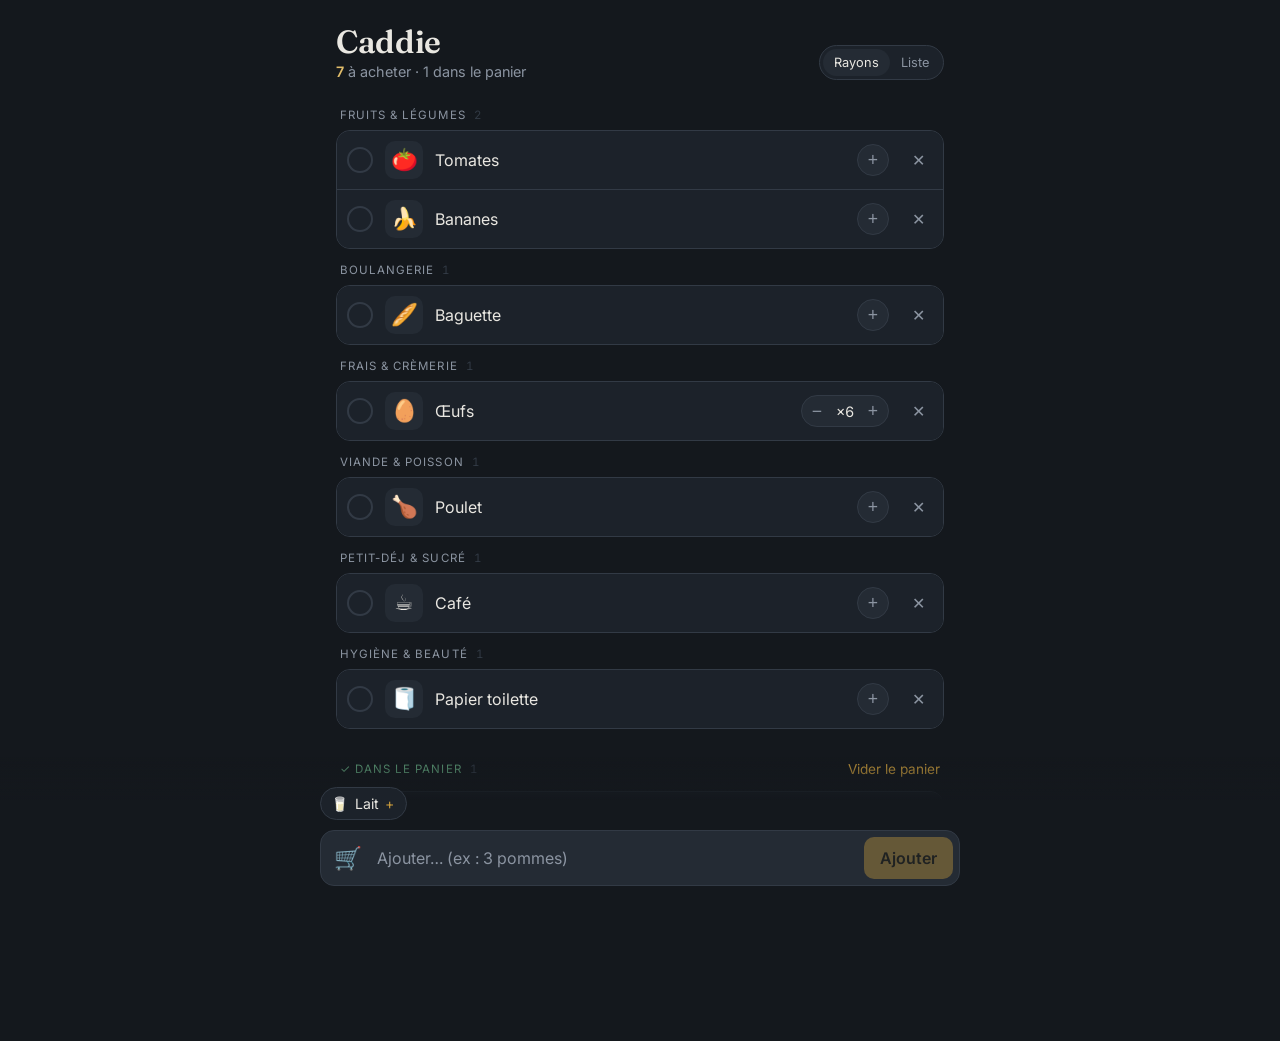
==== courses/index.html @ 71c5cd9b "Courses devient Caddie : nouveau nom et nouvelle icône Co-Authored-By: Claude Opus 5.5 <noreply@anth" ====
<!DOCTYPE html>
<html lang="fr">
<head>
<meta charset="UTF-8">
<meta name="viewport" content="width=device-width, initial-scale=1, viewport-fit=cover">
<title>Caddie</title>
<meta name="claude:viewport-fit-sides" content="cover">
<meta name="color-scheme" content="dark">
<meta name="theme-color" content="#14181d">
<meta name="mobile-web-app-capable" content="yes">
<meta name="apple-mobile-web-app-capable" content="yes">
<meta name="apple-mobile-web-app-status-bar-style" content="black-translucent">
<meta name="apple-mobile-web-app-title" content="Caddie">
<link rel="icon" href="icon-192.png">
<link rel="apple-touch-icon" href="icon-192.png">
<link rel="manifest" href="manifest.webmanifest">
<link rel="preconnect" href="https://fonts.googleapis.com">
<link rel="stylesheet" href="https://fonts.googleapis.com/css2?family=Fraunces:opsz,wght@9..144,600&family=Inter:wght@400;500;600&display=swap">
<style>
  /* Une colonne : liste groupée par rayon, barre d'ajout fixée en bas. Palette des applis Dépenses / Coffre. */
  :root{
    --bg:#14181d; --surface:#1c222a; --surface2:#242b34; --line:#323a45;
    --text:#e9e7e1; --dim:#8b94a1; --brass:#c89b3c; --brass2:#e2bd6a; --green:#5f9e79; --red:#c4635a;
    --sans:'Inter',system-ui,-apple-system,sans-serif; --serif:'Fraunces',Georgia,serif;
    color-scheme:dark;
  }
  *{box-sizing:border-box; -webkit-tap-highlight-color:transparent;}
  html,body{background:var(--bg);}
  body{margin:0; min-height:100vh; color:var(--text); font-family:var(--sans); font-size:16px; -webkit-font-smoothing:antialiased;
    padding-top:env(safe-area-inset-top,0px);}
  body::before{content:""; position:fixed; inset:0 0 auto; height:env(safe-area-inset-top,0px); z-index:10; background:var(--bg);}
  .wrap{max-width:640px; margin:0 auto; padding-left:max(16px,env(safe-area-inset-left,0px)); padding-right:max(16px,env(safe-area-inset-right,0px));
    padding-block:0 calc(190px + env(safe-area-inset-bottom,0px));}
  header{display:flex; align-items:flex-end; justify-content:space-between; gap:12px; padding:22px 0 14px;}
  h1{font-family:var(--serif); font-weight:600; font-size:2rem; margin:0; letter-spacing:-.01em;}
  .count{color:var(--dim); font-size:.9rem; margin-top:2px;}
  .count b{color:var(--brass2); font-weight:600;}
  .seg{display:flex; background:var(--surface); border:1px solid var(--line); border-radius:999px; padding:3px;}
  .seg button{border:0; background:none; color:var(--dim); font:inherit; font-size:.8rem; padding:6px 11px; border-radius:999px; cursor:pointer;}
  .seg button.on{background:var(--surface2); color:var(--text);}

  .group{margin-top:14px;}
  .ghead{display:flex; align-items:center; gap:8px; font-size:.72rem; letter-spacing:.09em; text-transform:uppercase; color:var(--dim); margin:0 0 8px 4px;}
  .ghead span.n{color:var(--line); font-variant-numeric:tabular-nums;}
  .list{background:var(--surface); border:1px solid var(--line); border-radius:14px; overflow:hidden;}
  .item{display:flex; align-items:center; gap:12px; padding:10px 8px 10px 10px; border-top:1px solid var(--line); min-height:58px; touch-action:pan-y; transition:transform .18s ease, opacity .18s ease; background:var(--surface);}
  .item:first-child{border-top:0;}
  .check{flex:none; width:26px; height:26px; border-radius:50%; border:2px solid var(--line); display:grid; place-items:center; background:none; padding:0; cursor:pointer;}
  .check svg{width:14px; height:14px; opacity:0;}
  .emo{flex:none; width:38px; height:38px; border-radius:10px; background:var(--surface2); display:grid; place-items:center; font-size:1.35rem; line-height:1;}
  .name{flex:1; min-width:0; font-size:1rem; overflow-wrap:anywhere; cursor:pointer; padding:6px 0;}
  .qty{flex:none; display:flex; align-items:center; background:var(--surface2); border:1px solid var(--line); border-radius:999px; height:32px;}
  .qty button{border:0; background:none; color:var(--dim); width:30px; height:30px; font-size:1.1rem; cursor:pointer; padding:0;}
  .qty .v{min-width:26px; text-align:center; font-variant-numeric:tabular-nums; font-size:.9rem; color:var(--text);}
  .qty.one .v{display:none;}
  .qty.one .minus{display:none;}
  .del{flex:none; border:0; background:none; color:var(--dim); width:34px; height:34px; border-radius:8px; cursor:pointer; font-size:1rem; padding:0;}
  .del:active{color:var(--red);}
  .item.done .check{border-color:var(--green); background:var(--green);}
  .item.done .check svg{opacity:1;}
  .item.done .name{color:var(--dim); text-decoration:line-through; text-decoration-color:var(--line);}
  .item.done .emo{opacity:.45; filter:grayscale(.6);}
  .item.done .qty{display:none;}
  .item.swiping{transition:none;}

  .basket-head{display:flex; align-items:center; justify-content:space-between; margin:26px 0 8px 4px;}
  .basket-head .ghead{margin:0; color:var(--green);}
  .linkbtn{border:0; background:none; color:var(--brass); font:inherit; font-size:.85rem; cursor:pointer; padding:6px 4px;}

  .empty{text-align:center; padding:56px 16px 24px; color:var(--dim);}
  .empty .big{font-size:3rem;}
  .empty h2{font-family:var(--serif); font-weight:600; color:var(--text); font-size:1.35rem; margin:10px 0 6px;}
  .empty p{margin:0 auto; max-width:30ch; line-height:1.5; font-size:.95rem;}

  .bar{position:fixed; left:0; right:0; bottom:0; z-index:5; background:linear-gradient(to top, var(--bg) 70%, transparent);
    padding:28px max(16px,env(safe-area-inset-right,0px)) calc(14px + env(safe-area-inset-bottom,0px)) max(16px,env(safe-area-inset-left,0px));}
  .bar-in{max-width:640px; margin:0 auto;}
  .chips{display:flex; gap:8px; overflow-x:auto; padding:2px 0 10px; scrollbar-width:none;}
  .chips::-webkit-scrollbar{display:none;}
  .chip{flex:none; display:flex; align-items:center; gap:6px; background:var(--surface); border:1px solid var(--line); color:var(--text); border-radius:999px; padding:7px 12px 7px 10px; font:inherit; font-size:.88rem; cursor:pointer; white-space:nowrap;}
  .chip:active{border-color:var(--brass);}
  .chip .plus{color:var(--brass);}
  form.add{display:flex; gap:8px; align-items:center; background:var(--surface2); border:1px solid var(--line); border-radius:14px; padding:6px 6px 6px 8px;}
  form.add:focus-within{border-color:var(--brass);}
  .preview{flex:none; width:38px; height:38px; display:grid; place-items:center; font-size:1.4rem; border-radius:10px; transition:transform .15s ease;}
  .preview.pop{transform:scale(1.18);}
  #newItem{flex:1; min-width:0; border:0; background:none; color:var(--text); font:inherit; font-size:1rem; padding:10px 2px; outline:none;}
  #newItem::placeholder{color:var(--dim);}
  .addbtn{flex:none; background:var(--brass); color:#1a1508; border:0; border-radius:10px; font:inherit; font-weight:600; padding:0 16px; height:42px; cursor:pointer;}
  .addbtn:disabled{opacity:.4;}

  .toast{position:fixed; left:50%; transform:translateX(-50%) translateY(20px); bottom:calc(150px + env(safe-area-inset-bottom,0px)); z-index:6;
    background:var(--surface2); border:1px solid var(--line); color:var(--text); border-radius:12px; padding:10px 10px 10px 14px; display:flex; gap:12px; align-items:center;
    font-size:.92rem; opacity:0; pointer-events:none; transition:opacity .2s, transform .2s; max-width:calc(100% - 32px); box-shadow:0 8px 24px rgba(0,0,0,.35);}
  .toast.show{opacity:1; transform:translateX(-50%) translateY(0); pointer-events:auto;}
  .toast button{border:0; background:none; color:var(--brass2); font:inherit; font-weight:600; cursor:pointer; padding:4px 6px;}

  .confirm{display:flex; gap:8px; align-items:center;}
  .confirm .yes{color:var(--red);}

  button:focus-visible,.name:focus-visible{outline:2px solid var(--brass); outline-offset:2px;}
  @media (prefers-reduced-motion:reduce){*{transition:none!important;}}
</style>
</head>
<body>
<div class="wrap">
  <header>
    <div>
      <h1>Caddie</h1>
      <div class="count" id="count"></div>
    </div>
    <div class="seg" role="group" aria-label="Affichage">
      <button type="button" id="vRayon" class="on">Rayons</button>
      <button type="button" id="vListe">Liste</button>
    </div>
  </header>
  <main id="main"></main>
</div>

<div class="bar">
  <div class="bar-in">
    <div class="chips" id="chips" aria-label="Souvent acheté"></div>
    <form class="add" id="addForm" autocomplete="off">
      <div class="preview" id="preview" aria-hidden="true">🛒</div>
      <input id="newItem" type="text" placeholder="Ajouter… (ex : 3 pommes)" enterkeyhint="done" aria-label="Produit à ajouter">
      <button class="addbtn" id="addBtn" type="submit" disabled>Ajouter</button>
    </form>
  </div>
</div>

<div class="toast" id="toast" role="status"><span id="toastMsg"></span><button type="button" id="toastBtn">Annuler</button></div>

<script>
(function(){
'use strict';

/* ---------- Rayons ---------- */
const CATS = {
  f:{label:'Fruits & légumes', emo:'🥕'},
  b:{label:'Boulangerie', emo:'🥖'},
  c:{label:'Frais & crèmerie', emo:'🧀'},
  v:{label:'Viande & poisson', emo:'🥩'},
  e:{label:'Épicerie', emo:'🥫'},
  s:{label:'Petit-déj & sucré', emo:'🍫'},
  g:{label:'Surgelés', emo:'🧊'},
  d:{label:'Boissons', emo:'🧃'},
  h:{label:'Hygiène & beauté', emo:'🧴'},
  m:{label:'Maison & entretien', emo:'🧽'},
  a:{label:'Bébé & animaux', emo:'🐾'},
  z:{label:'Autre', emo:'🛍️'}
};
const CAT_ORDER = ['f','b','c','v','e','s','g','d','h','m','a','z'];

/* ---------- Dictionnaire : mot-clé | emoji | rayon ---------- */
const DICT_SRC = `
pomme|🍎|f;pomme verte|🍏|f;pomme de terre|🥔|f;patate|🥔|f;patate douce|🍠|f;banane|🍌|f;poire|🍐|f;orange|🍊|f;mandarine|🍊|f;clementine|🍊|f;citron|🍋|f;citron vert|🍋|f;
raisin|🍇|f;fraise|🍓|f;framboise|🍓|f;myrtille|🫐|f;cerise|🍒|f;peche|🍑|f;nectarine|🍑|f;abricot|🍑|f;prune|🍑|f;ananas|🍍|f;mangue|🥭|f;kiwi|🥝|f;melon|🍈|f;pasteque|🍉|f;
noix de coco|🥥|f;coco|🥥|f;avocat|🥑|f;tomate|🍅|f;tomate cerise|🍅|f;carotte|🥕|f;salade|🥬|f;laitue|🥬|f;mache|🥬|f;roquette|🥬|f;epinard|🥬|f;chou|🥬|f;chou fleur|🥦|f;brocoli|🥦|f;
concombre|🥒|f;courgette|🥒|f;cornichon|🥒|e;aubergine|🍆|f;poivron|🫑|f;piment|🌶️|f;mais|🌽|f;oignon|🧅|f;echalote|🧅|f;ail|🧄|f;champignon|🍄|f;haricot vert|🫛|f;petit pois|🫛|f;
poireau|🥬|f;radis|🥕|f;navet|🥕|f;betterave|🍠|f;celeri|🥬|f;fenouil|🥬|f;asperge|🥬|f;artichaut|🥬|f;potiron|🎃|f;citrouille|🎃|f;courge|🎃|f;butternut|🎃|f;
persil|🌿|f;basilic|🌿|f;coriandre|🌿|f;menthe|🌿|f;ciboulette|🌿|f;thym|🌿|f;gingembre|🫚|f;fruit|🍎|f;legume|🥕|f;
pain|🍞|b;baguette|🥖|b;pain de mie|🍞|b;croissant|🥐|b;pain au chocolat|🥐|b;chocolatine|🥐|b;brioche|🍞|b;viennoiserie|🥐|b;bagel|🥯|b;tortilla|🫓|b;wrap|🫓|b;pita|🫓|b;
lait|🥛|c;lait d amande|🥛|d;fromage|🧀|c;emmental|🧀|c;gruyere|🧀|c;comte|🧀|c;camembert|🧀|c;brie|🧀|c;mozzarella|🧀|c;parmesan|🧀|c;chevre|🧀|c;feta|🧀|c;raclette|🧀|c;rape|🧀|c;
beurre|🧈|c;margarine|🧈|c;creme|🥛|c;creme fraiche|🥛|c;yaourt|🥛|c;yogourt|🥛|c;skyr|🥛|c;fromage blanc|🥛|c;petit suisse|🥛|c;oeuf|🥚|c;dessert|🍮|c;flan|🍮|c;creme dessert|🍮|c;
jambon|🍖|v;lardon|🥓|v;bacon|🥓|v;saucisson|🥓|v;chorizo|🥓|v;saucisse|🌭|v;knacki|🌭|v;merguez|🌭|v;poulet|🍗|v;dinde|🍗|v;cuisse|🍗|v;viande|🥩|v;boeuf|🥩|v;steak|🥩|v;
steak hache|🍔|v;hache|🍔|v;porc|🥩|v;cote|🥩|v;veau|🥩|v;agneau|🥩|v;roti|🥩|v;escalope|🥩|v;poisson|🐟|v;saumon|🍣|v;cabillaud|🐟|v;colin|🐟|v;thon|🐟|e;sardine|🐟|e;crevette|🦐|v;
moule|🦪|v;surimi|🦀|v;pate|🍝|e;pates|🍝|e;spaghetti|🍝|e;tagliatelle|🍝|e;penne|🍝|e;coquillette|🍝|e;lasagne|🍝|e;nouille|🍜|e;riz|🍚|e;semoule|🍚|e;quinoa|🍚|e;
farine|🌾|e;sucre|🧂|e;sel|🧂|e;poivre|🧂|e;epice|🧂|e;huile|🫒|e;huile d olive|🫒|e;olive|🫒|e;vinaigre|🍶|e;moutarde|🌭|e;ketchup|🍅|e;mayonnaise|🥚|e;mayo|🥚|e;sauce|🥫|e;
sauce tomate|🥫|e;concentre|🥫|e;conserve|🥫|e;boite|🥫|e;soupe|🥣|e;bouillon|🥣|e;lentille|🫘|e;pois chiche|🫘|e;haricot|🫘|e;flageolet|🫘|e;chips|🥔|e;cacahuete|🥜|e;
noix|🌰|e;amande|🌰|e;noisette|🌰|e;pistache|🥜|e;apero|🥨|e;cracker|🍘|e;biscuit apero|🥨|e;levure|🌾|e;pizza|🍕|e;
cafe|☕|s;the|🍵|s;tisane|🍵|s;cacao|🍫|s;chocolat|🍫|s;nutella|🍫|s;pate a tartiner|🍫|s;confiture|🍯|s;miel|🍯|s;cereale|🥣|s;muesli|🥣|s;flocon d avoine|🥣|s;biscuit|🍪|s;
gateau|🍰|s;cookie|🍪|s;madeleine|🧁|s;compote|🍎|s;bonbon|🍬|s;sucette|🍭|s;crepe|🥞|s;gaufre|🧇|s;
glace|🍨|g;surgele|🧊|g;frite|🍟|g;glacon|🧊|g;
eau|💧|d;eau gazeuse|💧|d;jus|🧃|d;jus d orange|🧃|d;soda|🥤|d;coca|🥤|d;limonade|🥤|d;sirop|🧃|d;biere|🍺|d;vin|🍷|d;vin rouge|🍷|d;vin blanc|🥂|d;rose|🍷|d;champagne|🍾|d;
cidre|🍺|d;whisky|🥃|d;rhum|🥃|d;pastis|🥃|d;
dentifrice|🪥|h;brosse a dent|🪥|h;shampoing|🧴|h;shampooing|🧴|h;apres shampoing|🧴|h;gel douche|🧴|h;savon|🧼|h;deodorant|🧴|h;deo|🧴|h;creme solaire|🧴|h;rasoir|🪒|h;
coton|☁️|h;mouchoir|🤧|h;papier toilette|🧻|h;pq|🧻|h;serviette hygienique|🩹|h;tampon|🩹|h;pansement|🩹|h;medicament|💊|h;doliprane|💊|h;parfum|🌸|h;maquillage|💄|h;
lessive|🧺|m;adoucissant|🧺|m;liquide vaisselle|🧽|m;pastille lave vaisselle|🧽|m;eponge|🧽|m;javel|🧴|m;nettoyant|🧴|m;sac poubelle|🗑️|m;poubelle|🗑️|m;essuie tout|🧻|m;sopalin|🧻|m;
papier alu|📜|m;aluminium|📜|m;film|📜|m;pile|🔋|m;ampoule|💡|m;bougie|🕯️|m;allumette|🔥|m;
couche|👶|a;lingette|👶|a;petit pot|🍼|a;lait bebe|🍼|a;croquette|🐾|a;patee|🐾|a;litiere|🐱|a;chat|🐱|a;chien|🐶|a;
fleur|💐|z;journal|📰|z;cadeau|🎁|z
`;
function norm(s){
  return s.toLowerCase().normalize('NFD').replace(/[̀-ͯ]/g,'').replace(/œ/g,'oe').replace(/æ/g,'ae')
    .replace(/['’\-_.,;:!?()]/g,' ').replace(/\s+/g,' ').trim();
}
function sing(w){ if(w.length>3 && /(s|x)$/.test(w)) return w.slice(0,-1); return w; }
function toks(s){ return norm(s).split(' ').filter(Boolean).map(sing); }
const DICT = DICT_SRC.split(';').map(x=>x.trim()).filter(Boolean).map(x=>{
  const [k,e,c] = x.split('|'); return {t:toks(k), e, c};
});
function guess(name){
  const t = toks(name); if(!t.length) return null;
  let best=null;
  for(const d of DICT){
    const L=d.t.length;
    for(let i=0;i+L<=t.length;i++){
      let ok=true; for(let j=0;j<L;j++){ if(t[i+j]!==d.t[j]){ok=false;break;} }
      if(ok){
        // le premier mot compte le plus (« yaourt à la fraise » = yaourt), puis le plus long
        const score = -i*10 + L;
        if(!best || score>best.s) best={e:d.e,c:d.c,s:score};
        break;
      }
    }
  }
  return best;
}

/* ---------- Saisie : « 3 pommes », « pommes x3 » ---------- */
function parse(raw){
  let s = raw.trim().replace(/\s+/g,' '); let q=1, m;
  if((m = s.match(/^(\d{1,2})\s+(?!(?:kg|g|gr|l|cl|ml)\b)(.+)$/i))){ q=+m[1]; s=m[2]; }
  else if((m = s.match(/^(.+?)\s*[x×*]\s*(\d{1,2})$/i))){ s=m[1]; q=+m[2]; }
  s = s.charAt(0).toUpperCase()+s.slice(1);
  return {name:s, qty:Math.max(1,Math.min(99,q||1))};
}

/* ---------- Stockage ---------- */
const KEY='courses-v1';
const store = {
  load(){ try{ const d=JSON.parse(localStorage.getItem(KEY)||'null'); if(d&&Array.isArray(d.items)) return d; }catch(e){} return null; },
  save(){ try{ localStorage.setItem(KEY, JSON.stringify(state)); }catch(e){} }
};
let state = store.load() || {
  view:'rayon', items:[], hist:{}
};
if(!state.hist) state.hist={};
const uid=()=>Date.now().toString(36)+Math.random().toString(36).slice(2,6);

/* ---------- Éléments ---------- */
const $=id=>document.getElementById(id);
const main=$('main'), input=$('newItem'), preview=$('preview'), addBtn=$('addBtn'), chips=$('chips');

/* ---------- Actions ---------- */
function addItem(raw){
  const p=parse(raw); if(!p.name) return;
  const key=norm(p.name);
  const ex=state.items.find(i=>norm(i.name)===key);
  if(ex){ ex.qty = ex.done ? p.qty : (ex.qty + p.qty); ex.done=false; }
  else {
    const g=guess(p.name), h=state.hist[key];
    state.items.unshift({id:uid(), name:p.name, qty:p.qty, done:false, emo:(g&&g.e)||(h&&h.emo)||'🛒', cat:(g&&g.c)||(h&&h.cat)||'z'});
  }
  const it=state.items.find(i=>norm(i.name)===key);
  const h=state.hist[key]||{name:p.name, n:0};
  h.n++; h.name=p.name; h.emo=it.emo; h.cat=it.cat; h.t=Date.now(); state.hist[key]=h;
  store.save(); render();
}
function toggle(id){ const it=state.items.find(i=>i.id===id); if(!it) return; it.done=!it.done; store.save(); render(); }
function setQty(id,d){ const it=state.items.find(i=>i.id===id); if(!it) return; it.qty=Math.max(1,Math.min(99,it.qty+d)); store.save(); render(); }
let undo=null, toastT=null;
function removeItem(id){
  const idx=state.items.findIndex(i=>i.id===id); if(idx<0) return;
  const [it]=state.items.splice(idx,1); store.save(); render();
  showToast(`${it.emo} ${it.name} supprimé`, ()=>{ state.items.splice(idx,0,it); });
}
function clearBasket(){
  const removed=state.items.map((it,idx)=>({it,idx})).filter(x=>x.it.done);
  if(!removed.length) return;
  state.items=state.items.filter(i=>!i.done); store.save(); render();
  showToast(`Panier vidé (${removed.length})`, ()=>{ removed.forEach(r=>state.items.splice(r.idx,0,r.it)); });
}
function showToast(msg, onUndo){
  $('toastMsg').textContent=msg; undo=onUndo; $('toast').classList.add('show');
  clearTimeout(toastT); toastT=setTimeout(()=>{ $('toast').classList.remove('show'); undo=null; }, 4500);
}
$('toastBtn').addEventListener('click',()=>{ if(undo){ undo(); undo=null; store.save(); render(); } $('toast').classList.remove('show'); });

/* ---------- Rendu ---------- */
const esc=s=>s.replace(/[&<>"']/g,c=>({'&':'&amp;','<':'&lt;','>':'&gt;','"':'&quot;',"'":'&#39;'}[c]));
const CHECK='<svg viewBox="0 0 16 16" fill="none" stroke="#14181d" stroke-width="2.6" stroke-linecap="round" stroke-linejoin="round"><path d="M3.5 8.5l3 3 6-7"/></svg>';
function row(it){
  return `<div class="item${it.done?' done':''}" data-id="${it.id}">
    <button class="check" data-act="toggle" aria-label="${it.done?'Remettre':'Cocher'} ${esc(it.name)}">${CHECK}</button>
    <div class="emo">${it.emo}</div>
    <div class="name" data-act="toggle" tabindex="-1">${esc(it.name)}</div>
    <div class="qty${it.qty<=1?' one':''}">
      <button class="minus" data-act="minus" aria-label="Moins">−</button><span class="v">×${it.qty}</span><button data-act="plus" aria-label="Plus">+</button>
    </div>
    <button class="del" data-act="del" aria-label="Supprimer ${esc(it.name)}">✕</button>
  </div>`;
}
function render(){
  const todo=state.items.filter(i=>!i.done), done=state.items.filter(i=>i.done);
  $('count').innerHTML = state.items.length
    ? (todo.length ? `<b>${todo.length}</b> à acheter${done.length?` · ${done.length} dans le panier`:''}` : `Tout est dans le panier 🎉`)
    : 'Liste vide';
  $('vRayon').classList.toggle('on', state.view==='rayon'); $('vListe').classList.toggle('on', state.view!=='rayon');
  let html='';
  if(!state.items.length){
    html=`<div class="empty"><div class="big">🧺</div><h2>Rien à acheter</h2><p>Tape un produit en bas, l’emoji et le rayon se mettent tout seuls.</p></div>`;
  } else {
    if(todo.length){
      if(state.view==='rayon'){
        for(const c of CAT_ORDER){
          const g=todo.filter(i=>i.cat===c); if(!g.length) continue;
          html+=`<section class="group"><div class="ghead">${CATS[c].label} <span class="n">${g.length}</span></div><div class="list">${g.map(row).join('')}</div></section>`;
        }
      } else {
        html+=`<section class="group"><div class="list">${todo.map(row).join('')}</div></section>`;
      }
    }
    if(done.length){
      html+=`<div class="basket-head"><div class="ghead">✓ Dans le panier <span class="n">${done.length}</span></div><button class="linkbtn" data-act="clear">Vider le panier</button></div>
        <div class="list">${done.map(row).join('')}</div>`;
    }
  }
  main.innerHTML=html;
  renderChips();
}
function renderChips(){
  const inList=new Set(state.items.filter(i=>!i.done).map(i=>norm(i.name)));
  const q=norm(input.value);
  let list=Object.entries(state.hist).filter(([k])=>!inList.has(k));
  if(q) list=list.filter(([k])=>k.includes(q) && k!==q);
  list.sort((a,b)=>(b[1].n-a[1].n)||(b[1].t-a[1].t));
  list=list.slice(0,10);
  chips.innerHTML=list.map(([k,h])=>`<button type="button" class="chip" data-key="${esc(k)}"><span>${h.emo}</span>${esc(h.name)}<span class="plus">+</span></button>`).join('');
  chips.hidden=!list.length;
}

/* ---------- Événements ---------- */
main.addEventListener('click',e=>{
  const b=e.target.closest('[data-act]'); if(!b) return;
  if(b.dataset.act==='clear'){ clearBasket(); return; }
  const row=b.closest('.item'); if(!row) return; const id=row.dataset.id;
  ({toggle:()=>toggle(id), plus:()=>setQty(id,1), minus:()=>setQty(id,-1), del:()=>removeItem(id)})[b.dataset.act]?.();
});
chips.addEventListener('click',e=>{
  const c=e.target.closest('.chip'); if(!c) return; const h=state.hist[c.dataset.key]; if(h){ addItem(h.name); input.value=''; updatePreview(); }
});
$('addForm').addEventListener('submit',e=>{ e.preventDefault(); if(!input.value.trim()) return; addItem(input.value); input.value=''; updatePreview(); input.focus(); });
let lastEmo='🛒';
function updatePreview(){
  const v=input.value.trim(); addBtn.disabled=!v;
  let emo='🛒';
  if(v){ const p=parse(v), g=guess(p.name), h=state.hist[norm(p.name)]; emo=(g&&g.e)||(h&&h.emo)||'🛒'; }
  if(emo!==lastEmo){ preview.textContent=emo; preview.classList.add('pop'); setTimeout(()=>preview.classList.remove('pop'),150); lastEmo=emo; }
  renderChips();
}
input.addEventListener('input',updatePreview);
$('vRayon').addEventListener('click',()=>{ state.view='rayon'; store.save(); render(); });
$('vListe').addEventListener('click',()=>{ state.view='liste'; store.save(); render(); });

/* Glisser vers la gauche pour supprimer */
let sw=null;
main.addEventListener('touchstart',e=>{ const r=e.target.closest('.item'); if(!r||e.target.closest('button')) return; sw={r,x:e.touches[0].clientX,y:e.touches[0].clientY,dx:0}; },{passive:true});
main.addEventListener('touchmove',e=>{ if(!sw) return; const dx=e.touches[0].clientX-sw.x, dy=e.touches[0].clientY-sw.y;
  if(Math.abs(dy)>Math.abs(dx)&&Math.abs(sw.dx)<8){ sw=null; return; }
  sw.dx=Math.min(0,dx); sw.r.classList.add('swiping'); sw.r.style.transform=`translateX(${sw.dx}px)`; sw.r.style.opacity=String(1+sw.dx/300); },{passive:true});
main.addEventListener('touchend',()=>{ if(!sw) return; const {r,dx}=sw; sw=null; r.classList.remove('swiping');
  if(dx<-110){ r.style.transform='translateX(-100%)'; r.style.opacity='0'; setTimeout(()=>removeItem(r.dataset.id),160); }
  else { r.style.transform=''; r.style.opacity=''; } });

/* Exemple au tout premier lancement, pour voir à quoi ça ressemble */
if(!store.load() && !state.items.length){
  ['Bananes','6 œufs','Lait','Baguette','Tomates','Poulet','Café','Papier toilette'].forEach(addItem);
  state.items.find(i=>i.name==='Lait').done=true; store.save();
}
render(); updatePreview();

/* Hors connexion (quand l'appli est installée) */
if('serviceWorker' in navigator && location.protocol==='https:'){
  try{ navigator.serviceWorker.register('sw.js').catch(()=>{}); }catch(e){}
}
})();
</script>
</body>
</html>
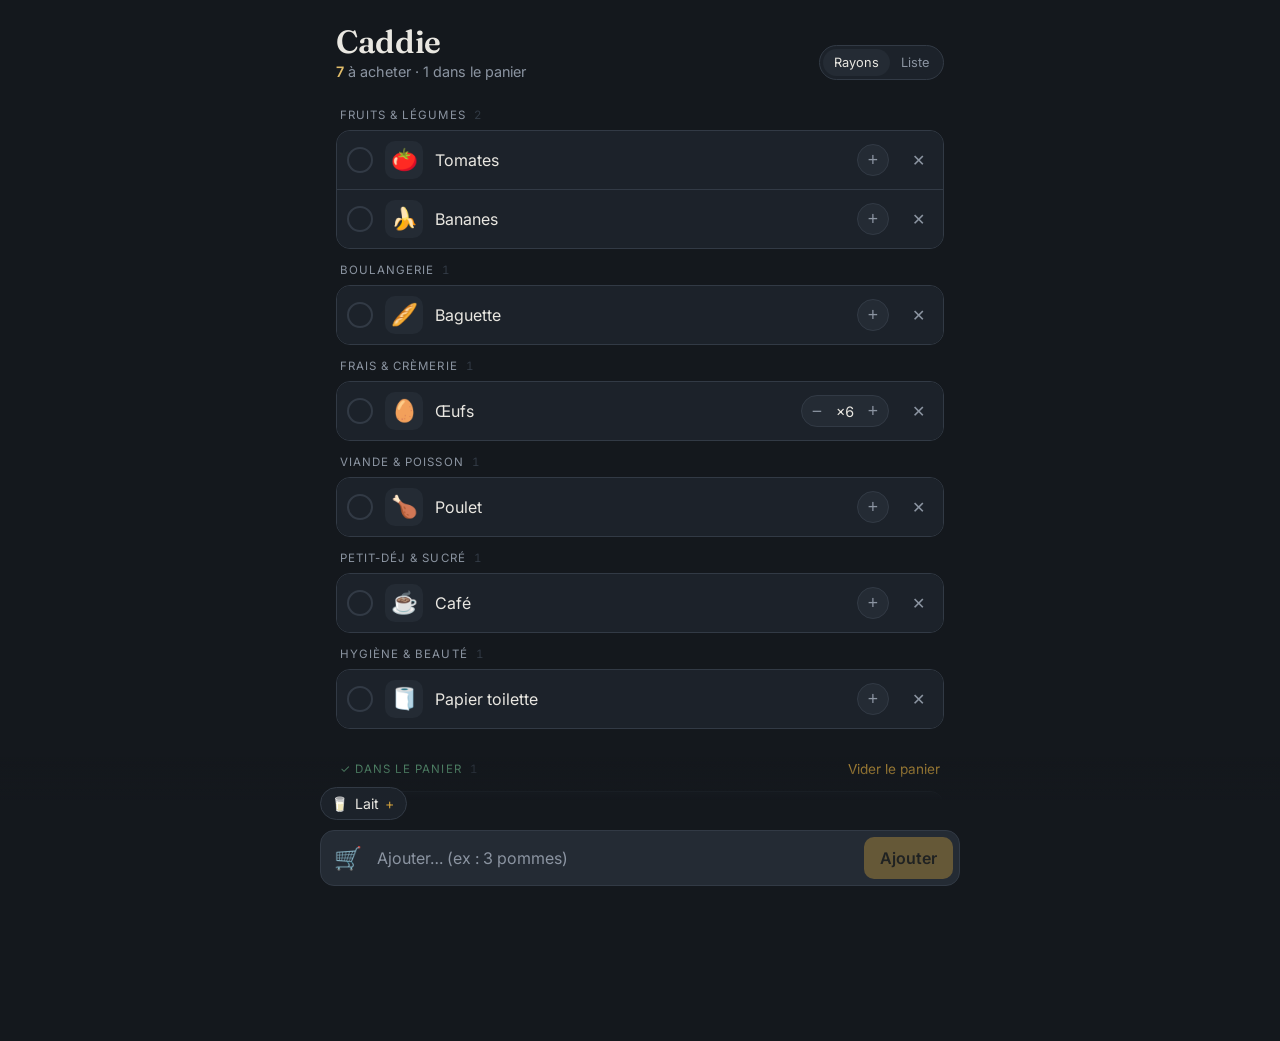
==== commit d4d76a6a: "Caddie : 780 produits reconnus, fautes de frappe tolérées, emoji modifiable Co-Authored-By: Claude O" ====
--- a/courses/index.html
+++ b/courses/index.html
@@ -98,6 +98,16 @@
   .confirm{display:flex; gap:8px; align-items:center;}
   .confirm .yes{color:var(--red);}
 
+  [hidden]{display:none!important;}
+  .emo{border:0; color:inherit; cursor:pointer; padding:0;}
+  .sheet-bg{position:fixed; inset:0; z-index:20; background:rgba(0,0,0,.55); display:flex; align-items:flex-end; justify-content:center;}
+  .sheet{width:100%; max-width:640px; max-height:70vh; display:flex; flex-direction:column; background:var(--surface); border:1px solid var(--line); border-bottom:0; border-radius:18px 18px 0 0;
+    padding:16px max(16px,env(safe-area-inset-right,0px)) calc(16px + env(safe-area-inset-bottom,0px)) max(16px,env(safe-area-inset-left,0px));}
+  .sheet h3{font-family:var(--serif); font-weight:600; margin:0 0 4px; font-size:1.2rem;}
+  .sheet p{margin:0 0 12px; color:var(--dim); font-size:.88rem;}
+  .grid{overflow-y:auto; display:grid; grid-template-columns:repeat(auto-fill,minmax(48px,1fr)); gap:6px;}
+  .grid button{border:1px solid transparent; background:var(--surface2); border-radius:10px; height:48px; font-size:1.5rem; cursor:pointer; padding:0;}
+  .grid button.on{border-color:var(--brass);}
   button:focus-visible,.name:focus-visible{outline:2px solid var(--brass); outline-offset:2px;}
   @media (prefers-reduced-motion:reduce){*{transition:none!important;}}
 </style>
@@ -125,6 +135,14 @@
       <input id="newItem" type="text" placeholder="Ajouter… (ex : 3 pommes)" enterkeyhint="done" aria-label="Produit à ajouter">
       <button class="addbtn" id="addBtn" type="submit" disabled>Ajouter</button>
     </form>
+  </div>
+</div>
+
+<div class="sheet-bg" id="sheet" hidden>
+  <div class="sheet" role="dialog" aria-labelledby="sheetTitle">
+    <h3 id="sheetTitle">Choisir l’emoji</h3>
+    <p id="sheetSub">Il sera gardé pour la prochaine fois.</p>
+    <div class="grid" id="emoGrid"></div>
   </div>
 </div>
 
@@ -178,7 +196,55 @@
 lessive|🧺|m;adoucissant|🧺|m;liquide vaisselle|🧽|m;pastille lave vaisselle|🧽|m;eponge|🧽|m;javel|🧴|m;nettoyant|🧴|m;sac poubelle|🗑️|m;poubelle|🗑️|m;essuie tout|🧻|m;sopalin|🧻|m;
 papier alu|📜|m;aluminium|📜|m;film|📜|m;pile|🔋|m;ampoule|💡|m;bougie|🕯️|m;allumette|🔥|m;
 couche|👶|a;lingette|👶|a;petit pot|🍼|a;lait bebe|🍼|a;croquette|🐾|a;patee|🐾|a;litiere|🐱|a;chat|🐱|a;chien|🐶|a;
-fleur|💐|z;journal|📰|z;cadeau|🎁|z
+fleur|💐|z;journal|📰|z;cadeau|🎁|z;
+yoghourt|🥛|c;yogurt|🥛|c;yaourt grec|🥛|c;danette|🍮|c;activia|🥛|c;actimel|🥛|c;kefir|🥛|c;lait de coco|🥥|e;lait d avoine|🥛|d;lait de soja|🥛|d;lait demi ecreme|🥛|c;lait entier|🥛|c;lait concentre|🥛|e;
+creme liquide|🥛|c;creme epaisse|🥛|c;chantilly|🍦|c;mascarpone|🧀|c;ricotta|🧀|c;burrata|🧀|c;cheddar|🧀|c;gouda|🧀|c;edam|🧀|c;roquefort|🧀|c;bleu|🧀|c;reblochon|🧀|c;tomme|🧀|c;cantal|🧀|c;
+munster|🧀|c;mimolette|🧀|c;saint nectaire|🧀|c;coulommiers|🧀|c;babybel|🧀|c;kiri|🧀|c;vache qui rit|🧀|c;boursin|🧀|c;st moret|🧀|c;fromage rape|🧀|c;halloumi|🧀|c;pecorino|🧀|c;gorgonzola|🧀|c;
+oeufs|🥚|c;oeuf frais|🥚|c;pate brisee|🥧|c;pate feuilletee|🥧|c;pate sablee|🥧|c;pate a pizza|🍕|c;quiche|🥧|c;tarte|🥧|s;
+abricot sec|🍑|e;figue|🍑|f;datte|🌴|e;grenade|🍎|f;litchi|🍒|f;fruit de la passion|🥭|f;papaye|🥭|f;goyave|🥭|f;kaki|🍅|f;pamplemousse|🍊|f;coing|🍐|f;mure|🫐|f;groseille|🍒|f;cassis|🫐|f;
+rhubarbe|🥬|f;canneberge|🍒|f;cranberry|🍒|f;raisin sec|🍇|e;pruneau|🍑|e;fruit sec|🥜|e;fruits rouges|🍓|f;clementines|🍊|f;citron jaune|🍋|f;lime|🍋|f;plantain|🍌|f;
+potimarron|🎃|f;panais|🥕|f;topinambour|🥔|f;endive|🥬|f;chicoree|🥬|f;cresson|🥬|f;blette|🥬|f;chou rouge|🥬|f;chou de bruxelles|🥬|f;chou kale|🥬|f;kale|🥬|f;pak choi|🥬|f;
+salade verte|🥬|f;batavia|🥬|f;iceberg|🥬|f;feve|🫛|f;edamame|🫛|f;pousse de soja|🌱|f;germe|🌱|f;gousse d ail|🧄|f;oignon rouge|🧅|f;oignon nouveau|🧅|f;cebette|🧅|f;
+pomme de terre nouvelle|🥔|f;grenaille|🥔|f;cerfeuil|🌿|f;estragon|🌿|f;aneth|🌿|f;romarin|🌿|f;laurier|🌿|f;sauge|🌿|f;origan|🌿|e;herbes de provence|🌿|e;curcuma|🧂|e;
+cumin|🧂|e;paprika|🧂|e;curry|🍛|e;cannelle|🧂|e;muscade|🧂|e;vanille|🌼|e;safran|🧂|e;piment d espelette|🌶️|e;gros sel|🧂|e;fleur de sel|🧂|e;bicarbonate|🧂|m;
+pain complet|🍞|b;pain aux cereales|🍞|b;pain de campagne|🍞|b;pain burger|🍔|b;pain hamburger|🍔|b;pain hot dog|🌭|b;pain pita|🫓|b;naan|🫓|b;biscotte|🍞|s;pain grille|🍞|s;
+pain d epice|🍞|s;cracotte|🍞|s;galette|🫓|b;galette de riz|🍘|e;blinis|🥞|c;pancake|🥞|s;muffin|🧁|s;donut|🍩|s;beignet|🍩|s;macaron|🍪|s;eclair|🍰|b;tarte au citron|🥧|b;
+mille feuille|🍰|b;flan patissier|🍮|b;chouquette|🥐|b;pain aux raisins|🥐|b;croissants|🥐|b;baguettes|🥖|b;ficelle|🥖|b;tradition|🥖|b;fougasse|🫓|b;
+filet de poulet|🍗|v;blanc de poulet|🍗|v;aiguillette|🍗|v;nugget|🍗|g;cordon bleu|🍗|v;pilon|🍗|v;aile de poulet|🍗|v;canard|🦆|v;magret|🦆|v;lapin|🐇|v;pintade|🍗|v;caille|🍗|v;
+entrecote|🥩|v;bavette|🥩|v;faux filet|🥩|v;rumsteck|🥩|v;filet mignon|🥩|v;cote de porc|🥩|v;cote de boeuf|🥩|v;echine|🥩|v;travers|🍖|v;ribs|🍖|v;gigot|🍖|v;souris d agneau|🍖|v;
+boeuf bourguignon|🥩|v;pot au feu|🥩|v;blanquette|🥩|v;osso bucco|🥩|v;viande hachee|🍔|v;boulette|🧆|v;burger|🍔|v;hamburger|🍔|v;kebab|🥙|v;gyros|🥙|v;cuisse de poulet|🍗|v;
+jambon blanc|🍖|v;jambon cru|🍖|v;jambon de parme|🍖|v;serrano|🍖|v;prosciutto|🍖|v;coppa|🥓|v;pancetta|🥓|v;salami|🥓|v;rosette|🥓|v;pate de campagne|🍖|v;rillette|🍖|v;
+foie gras|🍖|v;boudin|🌭|v;andouillette|🌭|v;chipolata|🌭|v;saucisse de strasbourg|🌭|v;saucisse de toulouse|🌭|v;hot dog|🌭|v;
+filet de saumon|🍣|v;saumon fume|🍣|v;truite|🐟|v;dorade|🐟|v;bar|🐟|v;loup|🐟|v;merlu|🐟|v;lieu|🐟|v;sole|🐟|v;maquereau|🐟|e;hareng|🐟|e;anchois|🐟|e;morue|🐟|v;
+lotte|🐟|v;espadon|🐟|v;tilapia|🐟|v;poisson pane|🐟|g;fish stick|🐟|g;calamar|🦑|v;encornet|🦑|v;seiche|🦑|v;poulpe|🐙|v;huitre|🦪|v;saint jacques|🐚|v;coquille|🐚|v;
+homard|🦞|v;langouste|🦞|v;langoustine|🦐|v;crabe|🦀|v;bulot|🐚|v;bigorneau|🐚|v;oursin|🐚|v;fruits de mer|🦐|v;tarama|🐟|c;sushi|🍣|v;maki|🍣|v;sashimi|🍣|v;
+tofu|🧈|c;tempeh|🧈|c;seitan|🧈|c;steak vegetal|🍔|c;falafel|🧆|c;houmous|🫘|c;guacamole|🥑|c;tzatziki|🥒|c;taboule|🥗|c;salade composee|🥗|c;carottes rapees|🥕|c;
+macaroni|🍝|e;fusilli|🍝|e;farfalle|🍝|e;linguine|🍝|e;ravioli|🥟|c;tortellini|🥟|c;gnocchi|🥔|c;raviole|🥟|c;spatzle|🍝|e;nouilles chinoises|🍜|e;ramen|🍜|e;udon|🍜|e;soba|🍜|e;vermicelle|🍜|e;
+riz basmati|🍚|e;riz thai|🍚|e;riz complet|🍚|e;risotto|🍚|e;riz rond|🍚|e;boulgour|🍚|e;couscous|🍚|e;polenta|🌽|e;sarrasin|🌾|e;avoine|🌾|e;flocon|🥣|s;maizena|🌾|e;fecule|🌾|e;
+chapelure|🍞|e;levure chimique|🌾|e;sucre glace|🧂|e;sucre roux|🧂|e;cassonade|🧂|e;sucre vanille|🧂|e;edulcorant|🧂|e;sirop d erable|🍁|s;caramel|🍮|s;
+huile de tournesol|🌻|e;huile de colza|🫒|e;huile de sesame|🫒|e;vinaigre balsamique|🍶|e;sauce soja|🥢|e;sauce pesto|🌿|e;pesto|🌿|e;sauce bolognaise|🥫|e;sauce barbecue|🥫|e;
+sauce piquante|🌶️|e;tabasco|🌶️|e;harissa|🌶️|e;sriracha|🌶️|e;sauce samourai|🥫|e;sauce blanche|🥫|e;vinaigrette|🥗|e;cornichons|🥒|e;capre|🫒|e;tapenade|🫒|e;
+coulis de tomate|🥫|e;tomate pelee|🥫|e;double concentre|🥫|e;mais en boite|🌽|e;haricot rouge|🫘|e;haricot blanc|🫘|e;petits pois carottes|🫛|e;ratatouille|🥫|e;cassoulet|🥫|e;
+raviolis en boite|🥫|e;choucroute|🥬|v;paella|🥘|v;lasagnes|🍝|g;hachis parmentier|🥔|g;gratin|🥔|c;puree|🥔|e;
+pop corn|🍿|e;popcorn|🍿|e;cacahuetes|🥜|e;noix de cajou|🥜|e;cajou|🥜|e;noix de pecan|🌰|e;noix du bresil|🌰|e;graine|🌱|e;graines de chia|🌱|e;sesame|🌱|e;olives|🫒|e;
+tortilla chips|🌮|e;nachos|🌮|e;bretzel|🥨|e;crackers|🍘|e;tuc|🍘|e;curly|🥨|e;taco|🌮|e;burrito|🌯|e;fajita|🌯|e;kit fajitas|🌯|e;
+pate a tartiner|🍫|s;beurre de cacahuete|🥜|s;speculoos|🍪|s;petit beurre|🍪|s;prince|🍪|s;oreo|🍪|s;granola|🥣|s;barre de cereales|🍫|s;barre chocolatee|🍫|s;
+chocolat noir|🍫|s;chocolat au lait|🍫|s;chocolat blanc|🍫|s;tablette|🍫|s;kinder|🍫|s;bonbons|🍬|s;chewing gum|🍬|s;guimauve|🍡|s;marshmallow|🍡|s;reglisse|🍬|s;
+cafe moulu|☕|s;cafe en grain|☕|s;capsule|☕|s;dosette|☕|s;nespresso|☕|s;cafe soluble|☕|s;the vert|🍵|s;the noir|🍵|s;infusion|🍵|s;chocolat en poudre|🍫|s;
+glace vanille|🍨|g;sorbet|🍧|g;esquimau|🍦|g;cone|🍦|g;magnum|🍦|g;buche glacee|🍨|g;legumes surgeles|🧊|g;epinards surgeles|🥬|g;pizza surgelee|🍕|g;poelee|🍳|g;
+eau minerale|💧|d;eau petillante|💧|d;perrier|💧|d;badoit|💧|d;evian|💧|d;cristaline|💧|d;jus de pomme|🧃|d;jus de raisin|🧃|d;jus multifruit|🧃|d;smoothie|🥤|d;
+coca cola|🥤|d;pepsi|🥤|d;fanta|🥤|d;sprite|🥤|d;orangina|🥤|d;ice tea|🥤|d;the glace|🥤|d;oasis|🧃|d;boisson energisante|🥤|d;red bull|🥤|d;
+biere blonde|🍺|d;biere brune|🍺|d;pack de biere|🍻|d;vin rose|🍷|d;prosecco|🥂|d;cremant|🍾|d;mousseux|🍾|d;vodka|🍸|d;gin|🍸|d;tequila|🥃|d;porto|🍷|d;martini|🍸|d;
+liqueur|🥃|d;cognac|🥃|d;armagnac|🥃|d;calvados|🥃|d;sake|🍶|d;sangria|🍷|d;
+brosse a dents|🪥|h;fil dentaire|🪥|h;bain de bouche|🪥|h;gel|🧴|h;mousse a raser|🪒|h;lame de rasoir|🪒|h;coton tige|☁️|h;demaquillant|🧴|h;creme hydratante|🧴|h;
+lait corporel|🧴|h;vernis|💅|h;protege slip|🩹|h;mouchoirs|🤧|h;paracetamol|💊|h;ibuprofene|💊|h;vitamine|💊|h;
+liquide vaisselle|🧽|m;tablette lave vaisselle|🧽|m;sel lave vaisselle|🧂|m;produit vaisselle|🧽|m;spray|🧴|m;desinfectant|🧴|m;vinaigre blanc|🍶|m;
+serpillere|🧹|m;balai|🧹|m;gant|🧤|m;sac congelation|🛍️|m;papier cuisson|📜|m;film alimentaire|📜|m;sac|🛍️|m;assiette|🍽️|m;gobelet|🥤|m;
+serviette|🧻|m;serviette en papier|🧻|m;essuie mains|🧻|m;desodorisant|🌸|m;insecticide|🦟|m;anti moustique|🦟|m;charbon|🔥|m;
+couches|👶|a;lait infantile|🍼|a;biberon|🍼|a;tetine|🍼|a;nourriture chat|🐱|a;nourriture chien|🐶|a;friandise|🦴|a;os|🦴|a;
+pizza|🍕|e;quiche lorraine|🥧|c;sandwich|🥪|c;croque monsieur|🥪|c;salade toute prete|🥗|c;plat prepare|🍱|c;soupe miso|🍲|e;gaspacho|🥣|d;veloute|🥣|e;nem|🥟|g;samoussa|🥟|g;
+dim sum|🥟|g;gyoza|🥟|g;raviolis chinois|🥟|g;riz cantonais|🍚|g;onigiri|🍙|c;bento|🍱|c;curry vert|🍛|e;lait de coco|🥥|e;wasabi|🌶️|e;gingembre marine|🫚|e;
+dattes|🌴|e;miel|🍯|s;yaourt nature|🥛|c;yaourt aux fruits|🥛|c;fromage frais|🧀|c;faisselle|🥛|c;compote a boire|🍎|s;gourde|🍎|s
 `;
 function norm(s){
   return s.toLowerCase().normalize('NFD').replace(/[̀-ͯ]/g,'').replace(/œ/g,'oe').replace(/æ/g,'ae')
@@ -189,16 +255,41 @@
 const DICT = DICT_SRC.split(';').map(x=>x.trim()).filter(Boolean).map(x=>{
   const [k,e,c] = x.split('|'); return {t:toks(k), e, c};
 });
+function lev(a,b,max){
+  if(Math.abs(a.length-b.length)>max) return max+1;
+  let prev=Array.from({length:b.length+1},(_,j)=>j);
+  for(let i=1;i<=a.length;i++){
+    const cur=[i]; let rowMin=i;
+    for(let j=1;j<=b.length;j++){
+      cur[j]=Math.min(prev[j]+1,cur[j-1]+1,prev[j-1]+(a[i-1]===b[j-1]?0:1));
+      if(i>1&&j>1&&a[i-1]===b[j-2]&&a[i-2]===b[j-1]) cur[j]=Math.min(cur[j],prev[j-2]+1);
+      rowMin=Math.min(rowMin,cur[j]);
+    }
+    if(rowMin>max) return max+1; prev=cur;
+  }
+  return prev[b.length];
+}
+// 0 = identique, 1 = faute de frappe, 2 = début du mot (en train d'écrire), -1 = différent
+function close(w,k,last){
+  if(w===k) return 0;
+  if(k.length>=4 && w.length>=3){
+    const tol = k.length>=7 ? 2 : 1;
+    if(lev(w,k,tol)<=tol) return 1;
+  }
+  if(last && w.length>=3 && k.startsWith(w)) return 2;
+  return -1;
+}
 function guess(name){
   const t = toks(name); if(!t.length) return null;
   let best=null;
   for(const d of DICT){
     const L=d.t.length;
     for(let i=0;i+L<=t.length;i++){
-      let ok=true; for(let j=0;j<L;j++){ if(t[i+j]!==d.t[j]){ok=false;break;} }
+      let ok=true, pen=0;
+      for(let j=0;j<L;j++){ const r=close(t[i+j],d.t[j], i+j===t.length-1); if(r<0){ok=false;break;} pen+=r; }
       if(ok){
-        // le premier mot compte le plus (« yaourt à la fraise » = yaourt), puis le plus long
-        const score = -i*10 + L;
+        // le premier mot compte le plus (« yaourt à la fraise » = yaourt), puis le plus long, puis le plus exact
+        const score = -i*10 + L*2 - pen;
         if(!best || score>best.s) best={e:d.e,c:d.c,s:score};
         break;
       }
@@ -240,11 +331,11 @@
   if(ex){ ex.qty = ex.done ? p.qty : (ex.qty + p.qty); ex.done=false; }
   else {
     const g=guess(p.name), h=state.hist[key];
-    state.items.unshift({id:uid(), name:p.name, qty:p.qty, done:false, emo:(g&&g.e)||(h&&h.emo)||'🛒', cat:(g&&g.c)||(h&&h.cat)||'z'});
+    state.items.unshift({id:uid(), name:p.name, qty:p.qty, done:false, emo:(h&&h.custom&&h.emo)||(g&&g.e)||(h&&h.emo)||'🛒', cat:(g&&g.c)||(h&&h.cat)||'z'});
   }
   const it=state.items.find(i=>norm(i.name)===key);
   const h=state.hist[key]||{name:p.name, n:0};
-  h.n++; h.name=p.name; h.emo=it.emo; h.cat=it.cat; h.t=Date.now(); state.hist[key]=h;
+  h.n++; h.name=p.name; if(!h.custom) h.emo=it.emo; h.cat=it.cat; h.t=Date.now(); state.hist[key]=h;
   store.save(); render();
 }
 function toggle(id){ const it=state.items.find(i=>i.id===id); if(!it) return; it.done=!it.done; store.save(); render(); }
@@ -273,7 +364,7 @@
 function row(it){
   return `<div class="item${it.done?' done':''}" data-id="${it.id}">
     <button class="check" data-act="toggle" aria-label="${it.done?'Remettre':'Cocher'} ${esc(it.name)}">${CHECK}</button>
-    <div class="emo">${it.emo}</div>
+    <button class="emo" data-act="emo" aria-label="Changer l’emoji">${it.emo}</button>
     <div class="name" data-act="toggle" tabindex="-1">${esc(it.name)}</div>
     <div class="qty${it.qty<=1?' one':''}">
       <button class="minus" data-act="minus" aria-label="Moins">−</button><span class="v">×${it.qty}</span><button data-act="plus" aria-label="Plus">+</button>
@@ -325,7 +416,7 @@
   const b=e.target.closest('[data-act]'); if(!b) return;
   if(b.dataset.act==='clear'){ clearBasket(); return; }
   const row=b.closest('.item'); if(!row) return; const id=row.dataset.id;
-  ({toggle:()=>toggle(id), plus:()=>setQty(id,1), minus:()=>setQty(id,-1), del:()=>removeItem(id)})[b.dataset.act]?.();
+  ({emo:()=>openPicker(id), toggle:()=>toggle(id), plus:()=>setQty(id,1), minus:()=>setQty(id,-1), del:()=>removeItem(id)})[b.dataset.act]?.();
 });
 chips.addEventListener('click',e=>{
   const c=e.target.closest('.chip'); if(!c) return; const h=state.hist[c.dataset.key]; if(h){ addItem(h.name); input.value=''; updatePreview(); }
@@ -335,13 +426,32 @@
 function updatePreview(){
   const v=input.value.trim(); addBtn.disabled=!v;
   let emo='🛒';
-  if(v){ const p=parse(v), g=guess(p.name), h=state.hist[norm(p.name)]; emo=(g&&g.e)||(h&&h.emo)||'🛒'; }
+  if(v){ const p=parse(v), g=guess(p.name), h=state.hist[norm(p.name)]; emo=(h&&h.custom&&h.emo)||(g&&g.e)||(h&&h.emo)||'🛒'; }
   if(emo!==lastEmo){ preview.textContent=emo; preview.classList.add('pop'); setTimeout(()=>preview.classList.remove('pop'),150); lastEmo=emo; }
   renderChips();
 }
 input.addEventListener('input',updatePreview);
 $('vRayon').addEventListener('click',()=>{ state.view='rayon'; store.save(); render(); });
 $('vListe').addEventListener('click',()=>{ state.view='liste'; store.save(); render(); });
+
+/* Choisir l'emoji soi-même */
+const EXTRA_EMO='🍎🍏🍐🍊🍋🍌🍉🍇🍓🫐🍈🍒🍑🥭🍍🥥🥝🍅🍆🥑🫒🥦🥬🥒🌶️🫑🌽🥕🧄🧅🥔🍠🫚🫛🫘🥜🌰🍄🌿🌱🍞🥐🥖🫓🥨🥯🥞🧇🧀🍖🍗🥩🥓🍔🍟🍕🌭🥪🌮🌯🥙🧆🥚🍳🥘🍲🥣🥗🍿🧈🧂🥫🍱🍘🍙🍚🍛🍜🍝🍣🍤🍥🥟🦪🦀🦞🦐🦑🐟🍦🍧🍨🍩🍪🎂🍰🧁🥧🍫🍬🍭🍮🍯🍼🥛☕🫖🍵🧃🥤🧋🍶🍺🍻🥂🍷🥃🍸🍹🍾🧊💧🧴🧼🪥🧻🧽🧹🧺🗑️💊🩹💄🪒🔋💡🕯️🐾🐱🐶👶🛒🛍️🎁💐';
+let pickId=null;
+function openPicker(id){
+  const it=state.items.find(i=>i.id===id); if(!it) return; pickId=id;
+  const set=[]; for(const ch of Array.from(new Intl.Segmenter('fr',{granularity:'grapheme'}).segment(EXTRA_EMO),x=>x.segment)) if(!set.includes(ch)) set.push(ch);
+  for(const d of DICT) if(!set.includes(d.e)) set.push(d.e);
+  $('sheetTitle').textContent='Emoji pour « '+it.name+' »';
+  $('emoGrid').innerHTML=set.map(e=>`<button type="button" class="${e===it.emo?'on':''}">${e}</button>`).join('');
+  $('sheet').hidden=false;
+}
+$('emoGrid').addEventListener('click',e=>{
+  const b=e.target.closest('button'); if(!b) return;
+  const it=state.items.find(i=>i.id===pickId);
+  if(it){ it.emo=b.textContent; const k=norm(it.name); const h=state.hist[k]||{name:it.name,n:0,cat:it.cat,t:Date.now()}; h.emo=it.emo; h.custom=true; state.hist[k]=h; store.save(); render(); }
+  $('sheet').hidden=true;
+});
+$('sheet').addEventListener('click',e=>{ if(e.target.id==='sheet') $('sheet').hidden=true; });
 
 /* Glisser vers la gauche pour supprimer */
 let sw=null;
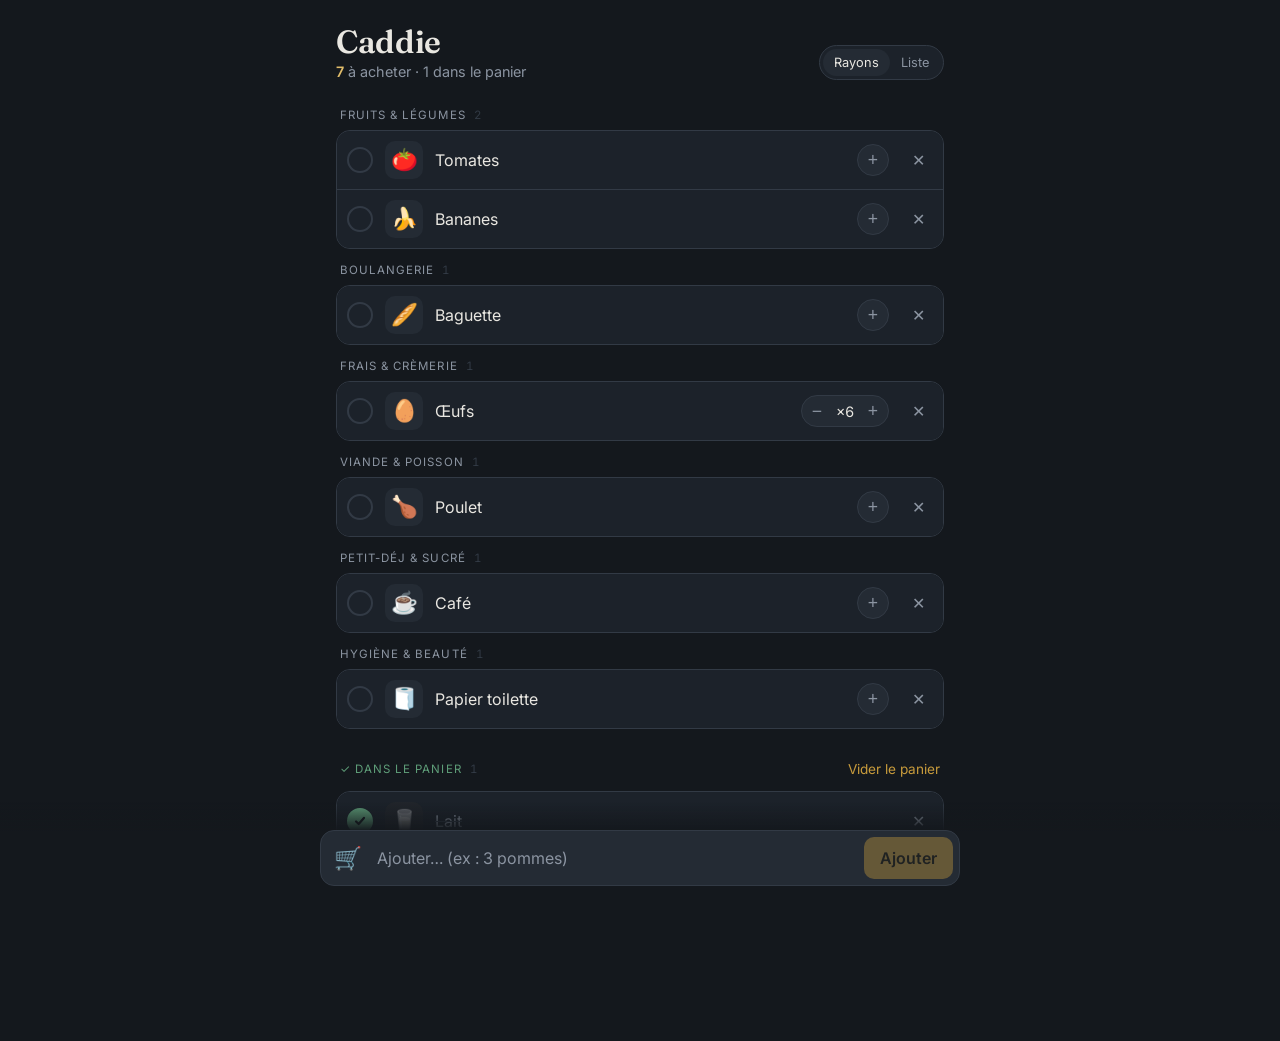
==== commit b9d3c9bf: "Caddie : confirmation avant de mettre au panier, suggestions seulement pendant la saisie Co-Authored" ====
--- a/courses/index.html
+++ b/courses/index.html
@@ -95,8 +95,13 @@
   .toast.show{opacity:1; transform:translateX(-50%) translateY(0); pointer-events:auto;}
   .toast button{border:0; background:none; color:var(--brass2); font:inherit; font-weight:600; cursor:pointer; padding:4px 6px;}
 
-  .confirm{display:flex; gap:8px; align-items:center;}
-  .confirm .yes{color:var(--red);}
+  .ask{flex:none; display:flex; gap:6px; align-items:center;}
+  .ask button{font:inherit; font-size:.88rem; border-radius:10px; height:38px; padding:0 12px; cursor:pointer; border:1px solid var(--line); background:var(--surface2); color:var(--dim);}
+  .ask .yes{background:var(--brass); border-color:var(--brass); color:#1a1508; font-weight:600;}
+  .ask .yes.back{background:var(--surface2); border-color:var(--brass); color:var(--brass2);}
+  .item.asking{background:var(--surface2); box-shadow:inset 3px 0 0 var(--brass);}
+  .item.asking .emo{background:var(--surface);}
+  @media (max-width:380px){ .ask button{padding:0 9px; font-size:.82rem;} }
 
   [hidden]{display:none!important;}
   .emo{border:0; color:inherit; cursor:pointer; padding:0;}
@@ -338,7 +343,10 @@
   h.n++; h.name=p.name; if(!h.custom) h.emo=it.emo; h.cat=it.cat; h.t=Date.now(); state.hist[key]=h;
   store.save(); render();
 }
-function toggle(id){ const it=state.items.find(i=>i.id===id); if(!it) return; it.done=!it.done; store.save(); render(); }
+/* Toucher un produit demande d'abord confirmation */
+let askId=null, askT=null;
+function ask(id){ askId = askId===id ? null : id; clearTimeout(askT); if(askId) askT=setTimeout(()=>{ askId=null; render(); },6000); render(); }
+function toggle(id){ askId=null; clearTimeout(askT); const it=state.items.find(i=>i.id===id); if(!it) return; it.done=!it.done; store.save(); render(); }
 function setQty(id,d){ const it=state.items.find(i=>i.id===id); if(!it) return; it.qty=Math.max(1,Math.min(99,it.qty+d)); store.save(); render(); }
 let undo=null, toastT=null;
 function removeItem(id){
@@ -362,14 +370,18 @@
 const esc=s=>s.replace(/[&<>"']/g,c=>({'&':'&amp;','<':'&lt;','>':'&gt;','"':'&quot;',"'":'&#39;'}[c]));
 const CHECK='<svg viewBox="0 0 16 16" fill="none" stroke="#14181d" stroke-width="2.6" stroke-linecap="round" stroke-linejoin="round"><path d="M3.5 8.5l3 3 6-7"/></svg>';
 function row(it){
-  return `<div class="item${it.done?' done':''}" data-id="${it.id}">
+  const asking = askId===it.id;
+  return `<div class="item${it.done?' done':''}${asking?' asking':''}" data-id="${it.id}">
     <button class="check" data-act="toggle" aria-label="${it.done?'Remettre':'Cocher'} ${esc(it.name)}">${CHECK}</button>
     <button class="emo" data-act="emo" aria-label="Changer l’emoji">${it.emo}</button>
     <div class="name" data-act="toggle" tabindex="-1">${esc(it.name)}</div>
-    <div class="qty${it.qty<=1?' one':''}">
+    ${asking ? `<div class="ask">
+      <button type="button" data-act="no">Non</button>
+      <button type="button" class="yes${it.done?' back':''}" data-act="yes">${it.done?'Remettre':'Au panier'}</button>
+    </div>` : `<div class="qty${it.qty<=1?' one':''}">
       <button class="minus" data-act="minus" aria-label="Moins">−</button><span class="v">×${it.qty}</span><button data-act="plus" aria-label="Plus">+</button>
     </div>
-    <button class="del" data-act="del" aria-label="Supprimer ${esc(it.name)}">✕</button>
+    <button class="del" data-act="del" aria-label="Supprimer ${esc(it.name)}">✕</button>`}
   </div>`;
 }
 function render(){
@@ -403,6 +415,7 @@
 function renderChips(){
   const inList=new Set(state.items.filter(i=>!i.done).map(i=>norm(i.name)));
   const q=norm(input.value);
+  if(!q){ chips.innerHTML=''; chips.hidden=true; return; }
   let list=Object.entries(state.hist).filter(([k])=>!inList.has(k));
   if(q) list=list.filter(([k])=>k.includes(q) && k!==q);
   list.sort((a,b)=>(b[1].n-a[1].n)||(b[1].t-a[1].t));
@@ -413,10 +426,12 @@
 
 /* ---------- Événements ---------- */
 main.addEventListener('click',e=>{
-  const b=e.target.closest('[data-act]'); if(!b) return;
+  const b=e.target.closest('[data-act]');
+  if(askId && (!b || !b.closest('.item') || b.closest('.item').dataset.id!==askId) && !(b && b.dataset.act==='toggle')){ askId=null; render(); if(!b) return; }
+  if(!b) return;
   if(b.dataset.act==='clear'){ clearBasket(); return; }
   const row=b.closest('.item'); if(!row) return; const id=row.dataset.id;
-  ({emo:()=>openPicker(id), toggle:()=>toggle(id), plus:()=>setQty(id,1), minus:()=>setQty(id,-1), del:()=>removeItem(id)})[b.dataset.act]?.();
+  ({emo:()=>openPicker(id), toggle:()=>ask(id), yes:()=>toggle(id), no:()=>{askId=null; render();}, plus:()=>setQty(id,1), minus:()=>setQty(id,-1), del:()=>removeItem(id)})[b.dataset.act]?.();
 });
 chips.addEventListener('click',e=>{
   const c=e.target.closest('.chip'); if(!c) return; const h=state.hist[c.dataset.key]; if(h){ addItem(h.name); input.value=''; updatePreview(); }
@@ -434,6 +449,8 @@
 $('vRayon').addEventListener('click',()=>{ state.view='rayon'; store.save(); render(); });
 $('vListe').addEventListener('click',()=>{ state.view='liste'; store.save(); render(); });
 
+document.addEventListener('click',e=>{ if(askId && !e.target.closest('#main')){ askId=null; render(); } }, true);
+
 /* Choisir l'emoji soi-même */
 const EXTRA_EMO='🍎🍏🍐🍊🍋🍌🍉🍇🍓🫐🍈🍒🍑🥭🍍🥥🥝🍅🍆🥑🫒🥦🥬🥒🌶️🫑🌽🥕🧄🧅🥔🍠🫚🫛🫘🥜🌰🍄🌿🌱🍞🥐🥖🫓🥨🥯🥞🧇🧀🍖🍗🥩🥓🍔🍟🍕🌭🥪🌮🌯🥙🧆🥚🍳🥘🍲🥣🥗🍿🧈🧂🥫🍱🍘🍙🍚🍛🍜🍝🍣🍤🍥🥟🦪🦀🦞🦐🦑🐟🍦🍧🍨🍩🍪🎂🍰🧁🥧🍫🍬🍭🍮🍯🍼🥛☕🫖🍵🧃🥤🧋🍶🍺🍻🥂🍷🥃🍸🍹🍾🧊💧🧴🧼🪥🧻🧽🧹🧺🗑️💊🩹💄🪒🔋💡🕯️🐾🐱🐶👶🛒🛍️🎁💐';
 let pickId=null;
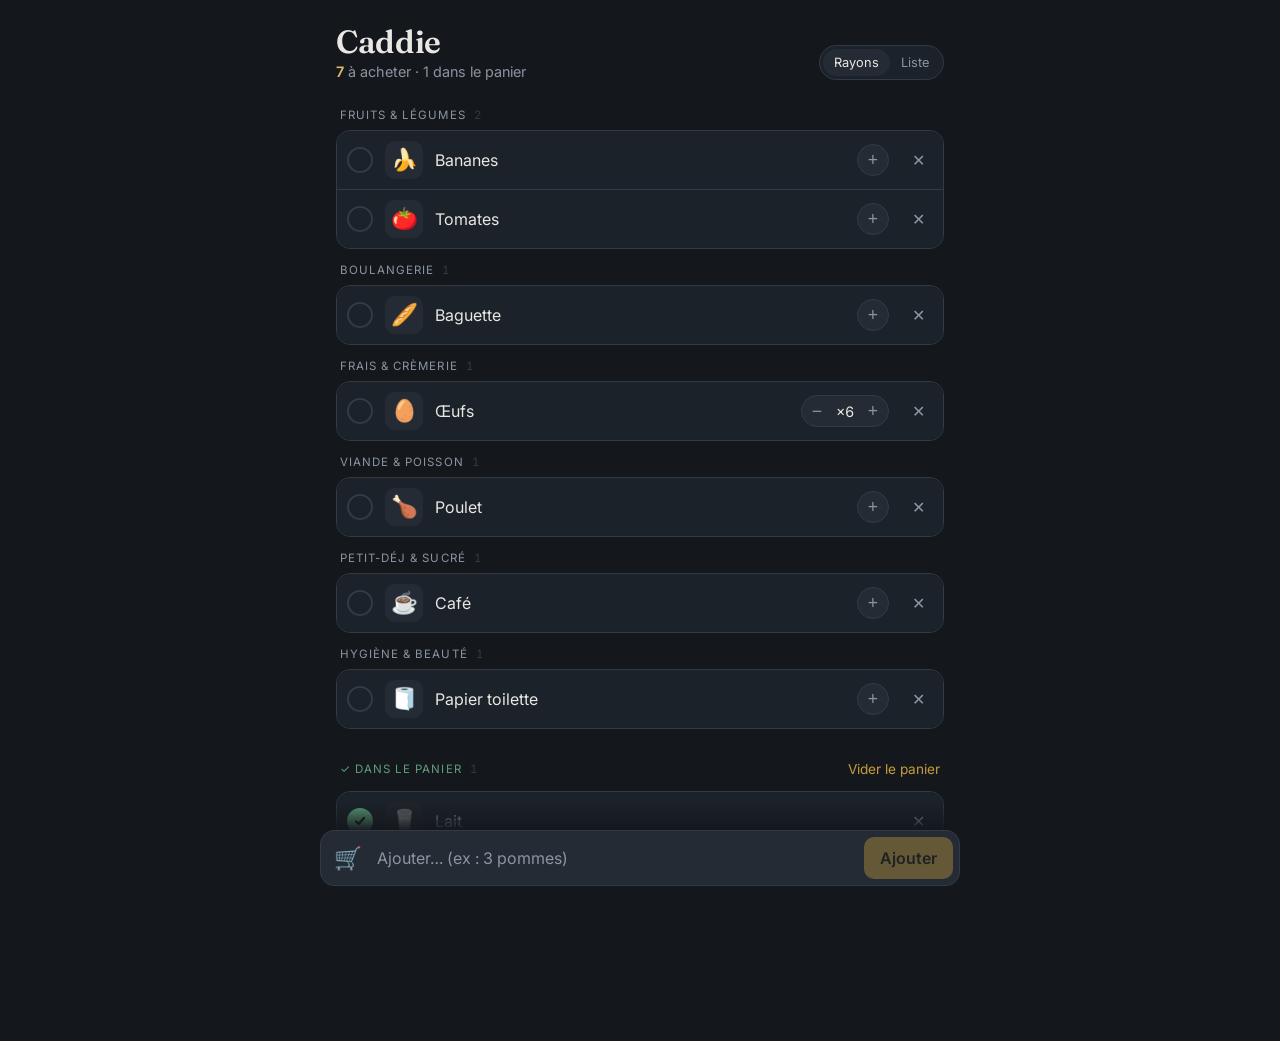
==== commit e7f15a82: "Caddie : liste triée par ordre alphabétique Co-Authored-By: Claude Opus 5.5 <noreply@anthropic.com> " ====
--- a/courses/index.html
+++ b/courses/index.html
@@ -99,8 +99,12 @@
   .ask button{font:inherit; font-size:.88rem; border-radius:10px; height:38px; padding:0 12px; cursor:pointer; border:1px solid var(--line); background:var(--surface2); color:var(--dim);}
   .ask .yes{background:var(--brass); border-color:var(--brass); color:#1a1508; font-weight:600;}
   .ask .yes.back{background:var(--surface2); border-color:var(--brass); color:var(--brass2);}
+  .ask .yes.red{background:var(--red); border-color:var(--red); color:#fff;}
+  .item.asking.deling{box-shadow:inset 3px 0 0 var(--red);}
   .item.asking{background:var(--surface2); box-shadow:inset 3px 0 0 var(--brass);}
   .item.asking .emo{background:var(--surface);}
+  .item.asking .check{display:none;}
+  .item.asking .name{overflow-wrap:normal; overflow:hidden; text-overflow:ellipsis; white-space:nowrap;}
   @media (max-width:380px){ .ask button{padding:0 9px; font-size:.82rem;} }
 
   [hidden]{display:none!important;}
@@ -344,8 +348,9 @@
   store.save(); render();
 }
 /* Toucher un produit demande d'abord confirmation */
-let askId=null, askT=null;
-function ask(id){ askId = askId===id ? null : id; clearTimeout(askT); if(askId) askT=setTimeout(()=>{ askId=null; render(); },6000); render(); }
+let askClear=false;
+let askId=null, askT=null, askMode='cart';
+function ask(id,mode='cart'){ askId = (askId===id && askMode===mode) ? null : id; askMode=mode; clearTimeout(askT); if(askId) askT=setTimeout(()=>{ askId=null; render(); },6000); render(); }
 function toggle(id){ askId=null; clearTimeout(askT); const it=state.items.find(i=>i.id===id); if(!it) return; it.done=!it.done; store.save(); render(); }
 function setQty(id,d){ const it=state.items.find(i=>i.id===id); if(!it) return; it.qty=Math.max(1,Math.min(99,it.qty+d)); store.save(); render(); }
 let undo=null, toastT=null;
@@ -370,14 +375,14 @@
 const esc=s=>s.replace(/[&<>"']/g,c=>({'&':'&amp;','<':'&lt;','>':'&gt;','"':'&quot;',"'":'&#39;'}[c]));
 const CHECK='<svg viewBox="0 0 16 16" fill="none" stroke="#14181d" stroke-width="2.6" stroke-linecap="round" stroke-linejoin="round"><path d="M3.5 8.5l3 3 6-7"/></svg>';
 function row(it){
-  const asking = askId===it.id;
-  return `<div class="item${it.done?' done':''}${asking?' asking':''}" data-id="${it.id}">
+  const asking = askId===it.id, del = asking && askMode==='del';
+  return `<div class="item${it.done?' done':''}${asking?' asking':''}${del?' deling':''}" data-id="${it.id}">
     <button class="check" data-act="toggle" aria-label="${it.done?'Remettre':'Cocher'} ${esc(it.name)}">${CHECK}</button>
     <button class="emo" data-act="emo" aria-label="Changer l’emoji">${it.emo}</button>
     <div class="name" data-act="toggle" tabindex="-1">${esc(it.name)}</div>
     ${asking ? `<div class="ask">
       <button type="button" data-act="no">Non</button>
-      <button type="button" class="yes${it.done?' back':''}" data-act="yes">${it.done?'Remettre':'Au panier'}</button>
+      ${del ? `<button type="button" class="yes red" data-act="yes">Supprimer</button>` : `<button type="button" class="yes${it.done?' back':''}" data-act="yes">${it.done?'Remettre':'Au panier'}</button>`}
     </div>` : `<div class="qty${it.qty<=1?' one':''}">
       <button class="minus" data-act="minus" aria-label="Moins">−</button><span class="v">×${it.qty}</span><button data-act="plus" aria-label="Plus">+</button>
     </div>
@@ -385,7 +390,8 @@
   </div>`;
 }
 function render(){
-  const todo=state.items.filter(i=>!i.done), done=state.items.filter(i=>i.done);
+  const abc=(x,y)=>x.name.localeCompare(y.name,'fr',{sensitivity:'base',numeric:true});
+  const todo=state.items.filter(i=>!i.done).sort(abc), done=state.items.filter(i=>i.done).sort(abc);
   $('count').innerHTML = state.items.length
     ? (todo.length ? `<b>${todo.length}</b> à acheter${done.length?` · ${done.length} dans le panier`:''}` : `Tout est dans le panier 🎉`)
     : 'Liste vide';
@@ -405,7 +411,7 @@
       }
     }
     if(done.length){
-      html+=`<div class="basket-head"><div class="ghead">✓ Dans le panier <span class="n">${done.length}</span></div><button class="linkbtn" data-act="clear">Vider le panier</button></div>
+      html+=`<div class="basket-head"><div class="ghead">✓ Dans le panier <span class="n">${done.length}</span></div>${askClear ? `<div class="ask"><button type="button" data-act="clearNo">Non</button><button type="button" class="yes red" data-act="clearYes">Vider</button></div>` : `<button class="linkbtn" data-act="clear">Vider le panier</button>`}</div>
         <div class="list">${done.map(row).join('')}</div>`;
     }
   }
@@ -427,11 +433,13 @@
 /* ---------- Événements ---------- */
 main.addEventListener('click',e=>{
   const b=e.target.closest('[data-act]');
-  if(askId && (!b || !b.closest('.item') || b.closest('.item').dataset.id!==askId) && !(b && b.dataset.act==='toggle')){ askId=null; render(); if(!b) return; }
+  if(askId && (!b || !b.closest('.item') || b.closest('.item').dataset.id!==askId) && !(b && (b.dataset.act==='toggle'||b.dataset.act==='del'))){ askId=null; render(); if(!b) return; }
   if(!b) return;
-  if(b.dataset.act==='clear'){ clearBasket(); return; }
+  if(b.dataset.act==='clear'){ askClear=true; render(); return; }
+  if(b.dataset.act==='clearNo'){ askClear=false; render(); return; }
+  if(b.dataset.act==='clearYes'){ askClear=false; clearBasket(); return; }
   const row=b.closest('.item'); if(!row) return; const id=row.dataset.id;
-  ({emo:()=>openPicker(id), toggle:()=>ask(id), yes:()=>toggle(id), no:()=>{askId=null; render();}, plus:()=>setQty(id,1), minus:()=>setQty(id,-1), del:()=>removeItem(id)})[b.dataset.act]?.();
+  ({emo:()=>openPicker(id), toggle:()=>ask(id), yes:()=>{ if(askMode==='del'){ askId=null; removeItem(id); } else toggle(id); }, no:()=>{askId=null; render();}, plus:()=>setQty(id,1), minus:()=>setQty(id,-1), del:()=>ask(id,'del')})[b.dataset.act]?.();
 });
 chips.addEventListener('click',e=>{
   const c=e.target.closest('.chip'); if(!c) return; const h=state.hist[c.dataset.key]; if(h){ addItem(h.name); input.value=''; updatePreview(); }
@@ -477,7 +485,7 @@
   if(Math.abs(dy)>Math.abs(dx)&&Math.abs(sw.dx)<8){ sw=null; return; }
   sw.dx=Math.min(0,dx); sw.r.classList.add('swiping'); sw.r.style.transform=`translateX(${sw.dx}px)`; sw.r.style.opacity=String(1+sw.dx/300); },{passive:true});
 main.addEventListener('touchend',()=>{ if(!sw) return; const {r,dx}=sw; sw=null; r.classList.remove('swiping');
-  if(dx<-110){ r.style.transform='translateX(-100%)'; r.style.opacity='0'; setTimeout(()=>removeItem(r.dataset.id),160); }
+  if(dx<-110){ r.style.transform=''; r.style.opacity=''; ask(r.dataset.id,'del'); }
   else { r.style.transform=''; r.style.opacity=''; } });
 
 /* Exemple au tout premier lancement, pour voir à quoi ça ressemble */
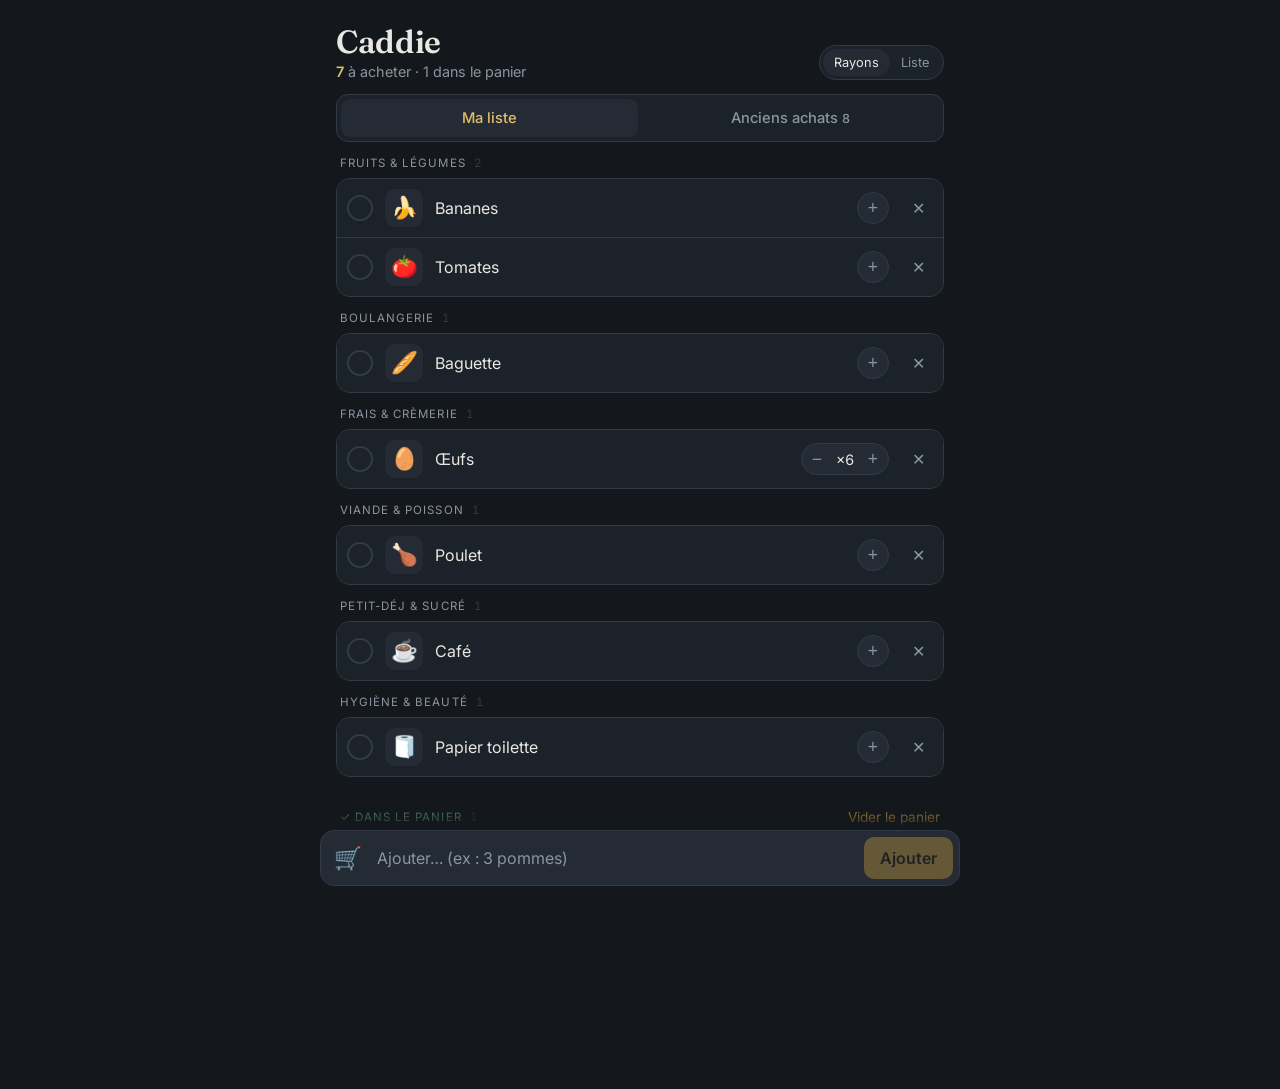
==== commit 762eda42: "Caddie : onglet Anciens achats Co-Authored-By: Claude Opus 5.5 <noreply@anthropic.com> Claude-Sessio" ====
--- a/courses/index.html
+++ b/courses/index.html
@@ -39,6 +39,16 @@
   .seg button{border:0; background:none; color:var(--dim); font:inherit; font-size:.8rem; padding:6px 11px; border-radius:999px; cursor:pointer;}
   .seg button.on{background:var(--surface2); color:var(--text);}
 
+  .tabs{display:flex; gap:4px; background:var(--surface); border:1px solid var(--line); border-radius:12px; padding:4px; margin:0 0 6px;}
+  .tabs button{flex:1; border:0; background:none; color:var(--dim); font:inherit; font-size:.92rem; font-weight:500; padding:10px 8px; border-radius:9px; cursor:pointer;}
+  .tabs button.on{background:var(--surface2); color:var(--brass2);}
+  .tabs .n{font-size:.78rem; color:var(--dim); margin-left:4px; font-variant-numeric:tabular-nums;}
+  .search{width:100%; margin:8px 0 2px; padding:12px 14px; background:var(--surface2); border:1px solid var(--line); border-radius:12px; color:var(--text); font:inherit;}
+  .search:focus{outline:none; border-color:var(--brass);}
+  .old .sub{display:block; font-size:.78rem; color:var(--dim); margin-top:2px;}
+  .old .name{cursor:default;}
+  .addold{flex:none; font:inherit; font-size:.88rem; font-weight:600; height:36px; padding:0 12px; border-radius:10px; cursor:pointer; background:none; border:1px solid var(--brass); color:var(--brass2);}
+  .inlist{flex:none; font-size:.82rem; color:var(--green); padding:0 6px;}
   .group{margin-top:14px;}
   .ghead{display:flex; align-items:center; gap:8px; font-size:.72rem; letter-spacing:.09em; text-transform:uppercase; color:var(--dim); margin:0 0 8px 4px;}
   .ghead span.n{color:var(--line); font-variant-numeric:tabular-nums;}
@@ -133,10 +143,18 @@
       <button type="button" id="vListe">Liste</button>
     </div>
   </header>
+  <nav class="tabs" aria-label="Onglets">
+    <button type="button" id="tList" class="on">Ma liste</button>
+    <button type="button" id="tOld">Anciens achats<span class="n" id="oldN"></span></button>
+  </nav>
   <main id="main"></main>
+  <section id="old" hidden>
+    <input class="search" id="oldSearch" type="search" placeholder="Chercher un ancien achat…" aria-label="Chercher un ancien achat" autocomplete="off">
+    <div id="oldList"></div>
+  </section>
 </div>
 
-<div class="bar">
+<div class="bar" id="bar">
   <div class="bar-in">
     <div class="chips" id="chips" aria-label="Souvent acheté"></div>
     <form class="add" id="addForm" autocomplete="off">
@@ -417,7 +435,59 @@
   }
   main.innerHTML=html;
   renderChips();
-}
+  renderTabs();
+}
+
+/* ---------- Onglet « Anciens achats » ---------- */
+let tab='list', forgetKey=null;
+function renderTabs(){
+  const isOld = tab==='old';
+  $('tList').classList.toggle('on',!isOld); $('tOld').classList.toggle('on',isOld);
+  main.hidden=isOld; $('old').hidden=!isOld; $('bar').hidden=isOld;
+  document.querySelector('.seg').style.visibility = isOld ? 'hidden' : '';
+  const nOld=Object.keys(state.hist).length; $('oldN').textContent = nOld ? nOld : '';
+  if(isOld){ $('count').innerHTML = nOld ? `<b>${nOld}</b> produits déjà achetés` : 'Aucun ancien achat'; renderOld(); }
+}
+function renderOld(){
+  const inList=new Set(state.items.filter(i=>!i.done).map(i=>norm(i.name)));
+  const q=norm($('oldSearch').value);
+  const all=Object.entries(state.hist).map(([k,h])=>({k,...h})).filter(h=>!q||h.k.includes(q))
+    .sort((a,b)=>a.name.localeCompare(b.name,'fr',{sensitivity:'base',numeric:true}));
+  let html='';
+  if(!Object.keys(state.hist).length){
+    html=`<div class="empty"><div class="big">🧾</div><h2>Pas encore d’anciens achats</h2><p>Chaque produit que tu ajoutes à ta liste sera gardé ici pour la prochaine fois.</p></div>`;
+  } else if(!all.length){
+    html=`<div class="empty"><p>Rien ne correspond à « ${esc($('oldSearch').value)} ».</p></div>`;
+  } else {
+    for(const c of CAT_ORDER){
+      const g=all.filter(h=>(h.cat||'z')===c); if(!g.length) continue;
+      html+=`<section class="group"><div class="ghead">${CATS[c].label} <span class="n">${g.length}</span></div><div class="list">${g.map(h=>{
+        const asking=forgetKey===h.k;
+        const right = asking
+          ? `<div class="ask"><button type="button" data-oact="forgetNo">Non</button><button type="button" class="yes red" data-oact="forgetYes">Oublier</button></div>`
+          : (inList.has(h.k) ? `<span class="inlist">✓ Dans la liste</span>` : `<button type="button" class="addold" data-oact="add">+ Ajouter</button>`)
+            + `<button class="del" data-oact="forget" aria-label="Oublier ${esc(h.name)}">✕</button>`;
+        return `<div class="item old${asking?' asking deling':''}" data-key="${esc(h.k)}">
+          <div class="emo" style="display:grid">${h.emo||'🛒'}</div>
+          <div class="name">${esc(h.name)}<span class="sub">Acheté ${h.n>1?h.n+' fois':'1 fois'}</span></div>
+          ${right}
+        </div>`;}).join('')}</div></section>`;
+    }
+  }
+  $('oldList').innerHTML=html;
+}
+$('oldList').addEventListener('click',e=>{
+  const b=e.target.closest('[data-oact]'); const r=e.target.closest('.item');
+  if(!b||!r){ if(forgetKey){ forgetKey=null; renderOld(); } return; }
+  const k=r.dataset.key, h=state.hist[k]; const a=b.dataset.oact;
+  if(a==='add' && h){ addItem(h.name); }
+  else if(a==='forget'){ forgetKey=k; renderOld(); }
+  else if(a==='forgetNo'){ forgetKey=null; renderOld(); }
+  else if(a==='forgetYes'){ forgetKey=null; delete state.hist[k]; store.save(); render(); }
+});
+$('oldSearch').addEventListener('input',renderOld);
+$('tList').addEventListener('click',()=>{ tab='list'; forgetKey=null; render(); window.scrollTo(0,0); });
+$('tOld').addEventListener('click',()=>{ tab='old'; askId=null; render(); window.scrollTo(0,0); });
 function renderChips(){
   const inList=new Set(state.items.filter(i=>!i.done).map(i=>norm(i.name)));
   const q=norm(input.value);
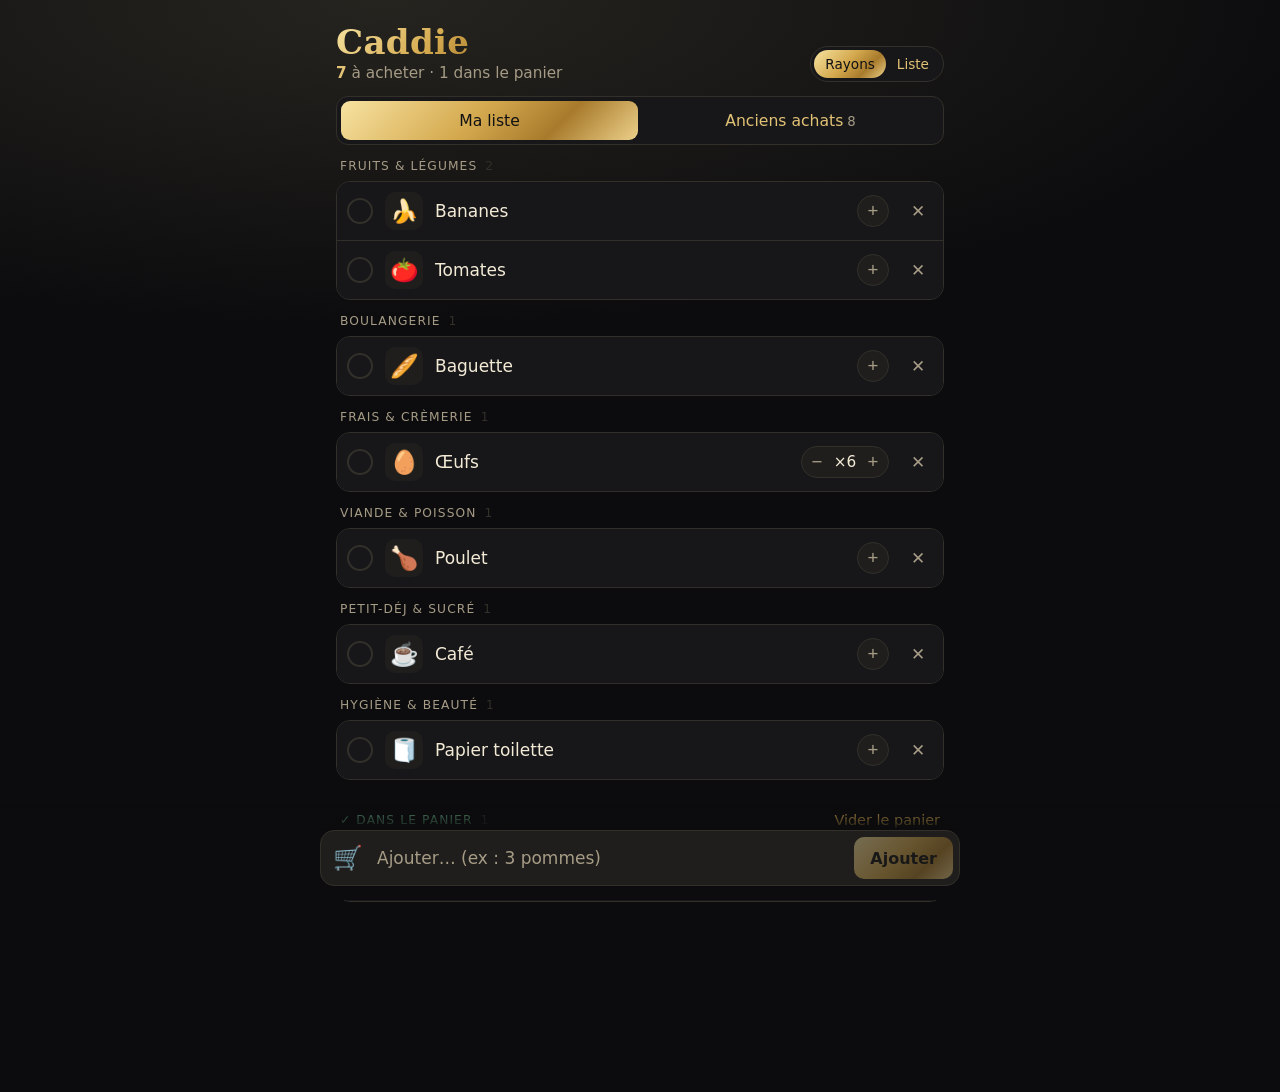
==== commit 3ff27729: "Caddie : style Métro Dodo (écriture dorée, or dégradé, noir chaud) Co-Authored-By: Claude Opus 5.5 <" ====
--- a/courses/index.html
+++ b/courses/index.html
@@ -6,7 +6,7 @@
 <title>Caddie</title>
 <meta name="claude:viewport-fit-sides" content="cover">
 <meta name="color-scheme" content="dark">
-<meta name="theme-color" content="#14181d">
+<meta name="theme-color" content="#0c0c0e">
 <meta name="mobile-web-app-capable" content="yes">
 <meta name="apple-mobile-web-app-capable" content="yes">
 <meta name="apple-mobile-web-app-status-bar-style" content="black-translucent">
@@ -15,13 +15,13 @@
 <link rel="apple-touch-icon" href="icon-192.png">
 <link rel="manifest" href="manifest.webmanifest">
 <link rel="preconnect" href="https://fonts.googleapis.com">
-<link rel="stylesheet" href="https://fonts.googleapis.com/css2?family=Fraunces:opsz,wght@9..144,600&family=Inter:wght@400;500;600&display=swap">
+<link rel="stylesheet" href="https://fonts.googleapis.com/css2?family=Cormorant+Garamond:wght@500;600;700&family=Source+Sans+3:wght@400;600;700&display=swap">
 <style>
   /* Une colonne : liste groupée par rayon, barre d'ajout fixée en bas. Palette des applis Dépenses / Coffre. */
   :root{
-    --bg:#14181d; --surface:#1c222a; --surface2:#242b34; --line:#323a45;
-    --text:#e9e7e1; --dim:#8b94a1; --brass:#c89b3c; --brass2:#e2bd6a; --green:#5f9e79; --red:#c4635a;
-    --sans:'Inter',system-ui,-apple-system,sans-serif; --serif:'Fraunces',Georgia,serif;
+    --bg:#0c0c0e; --surface:#17171a; --surface2:#1f1e1c; --line:#33302a;
+    --text:#f3ead6; --dim:#a69c86; --brass:#c89b3c; --brass2:#e2bd6a; --green:#5f9e79; --red:#c4635a;
+    --sans:"Source Sans 3",system-ui,-apple-system,sans-serif; --serif:"Cormorant Garamond",Georgia,serif;
     color-scheme:dark;
   }
   *{box-sizing:border-box; -webkit-tap-highlight-color:transparent;}
@@ -129,6 +129,19 @@
   .grid button.on{border-color:var(--brass);}
   button:focus-visible,.name:focus-visible{outline:2px solid var(--brass); outline-offset:2px;}
   @media (prefers-reduced-motion:reduce){*{transition:none!important;}}
+
+/* Thème Métro Dodo : écriture dorée, or dégradé, noir chaud */
+:root{--bg:#0c0c0e;--surface:#17171a;--surface2:#1f1e1c;--line:#33302a;--text:#f3ead6;--dim:#a69c86;--brass:#d4a94e;--brass2:#e2c275;--brass-dim:#8f7331;
+--s:#17171a;--s2:#1f1e1c;--gold:#d4a94e;--gold2:#e2c275;--mdgold:linear-gradient(135deg,#f7e3a1 0%,#d4a94e 45%,#a87b2c 72%,#ecd08a 100%)}
+html,body{background:radial-gradient(120% 60% at 30% 0%,#26241f 0%,#0c0c0e 60%) fixed,#0c0c0e!important}
+html{font-size:106.25%}
+body{font-family:"Source Sans 3",system-ui,-apple-system,"Segoe UI",sans-serif}
+*{font-variant-numeric:lining-nums}
+h1,.titre-or{font-family:"Cormorant Garamond","DejaVu Serif",Georgia,serif!important;background:var(--mdgold);-webkit-background-clip:text;background-clip:text;color:transparent!important;font-weight:600!important;letter-spacing:.01em}
+h1 button,h1 span,h1 a{color:var(--text)}
+.addbtn,.ask .yes,.tabs button.on,.seg button.on{background:var(--mdgold)!important;color:#111113!important;border-color:transparent!important}
+.tabs button:not(.on),.seg button:not(.on){color:var(--brass2)}
+
 </style>
 </head>
 <body>
@@ -391,7 +404,7 @@
 
 /* ---------- Rendu ---------- */
 const esc=s=>s.replace(/[&<>"']/g,c=>({'&':'&amp;','<':'&lt;','>':'&gt;','"':'&quot;',"'":'&#39;'}[c]));
-const CHECK='<svg viewBox="0 0 16 16" fill="none" stroke="#14181d" stroke-width="2.6" stroke-linecap="round" stroke-linejoin="round"><path d="M3.5 8.5l3 3 6-7"/></svg>';
+const CHECK='<svg viewBox="0 0 16 16" fill="none" stroke="#0c0c0e" stroke-width="2.6" stroke-linecap="round" stroke-linejoin="round"><path d="M3.5 8.5l3 3 6-7"/></svg>';
 function row(it){
   const asking = askId===it.id, del = asking && askMode==='del';
   return `<div class="item${it.done?' done':''}${asking?' asking':''}${del?' deling':''}" data-id="${it.id}">
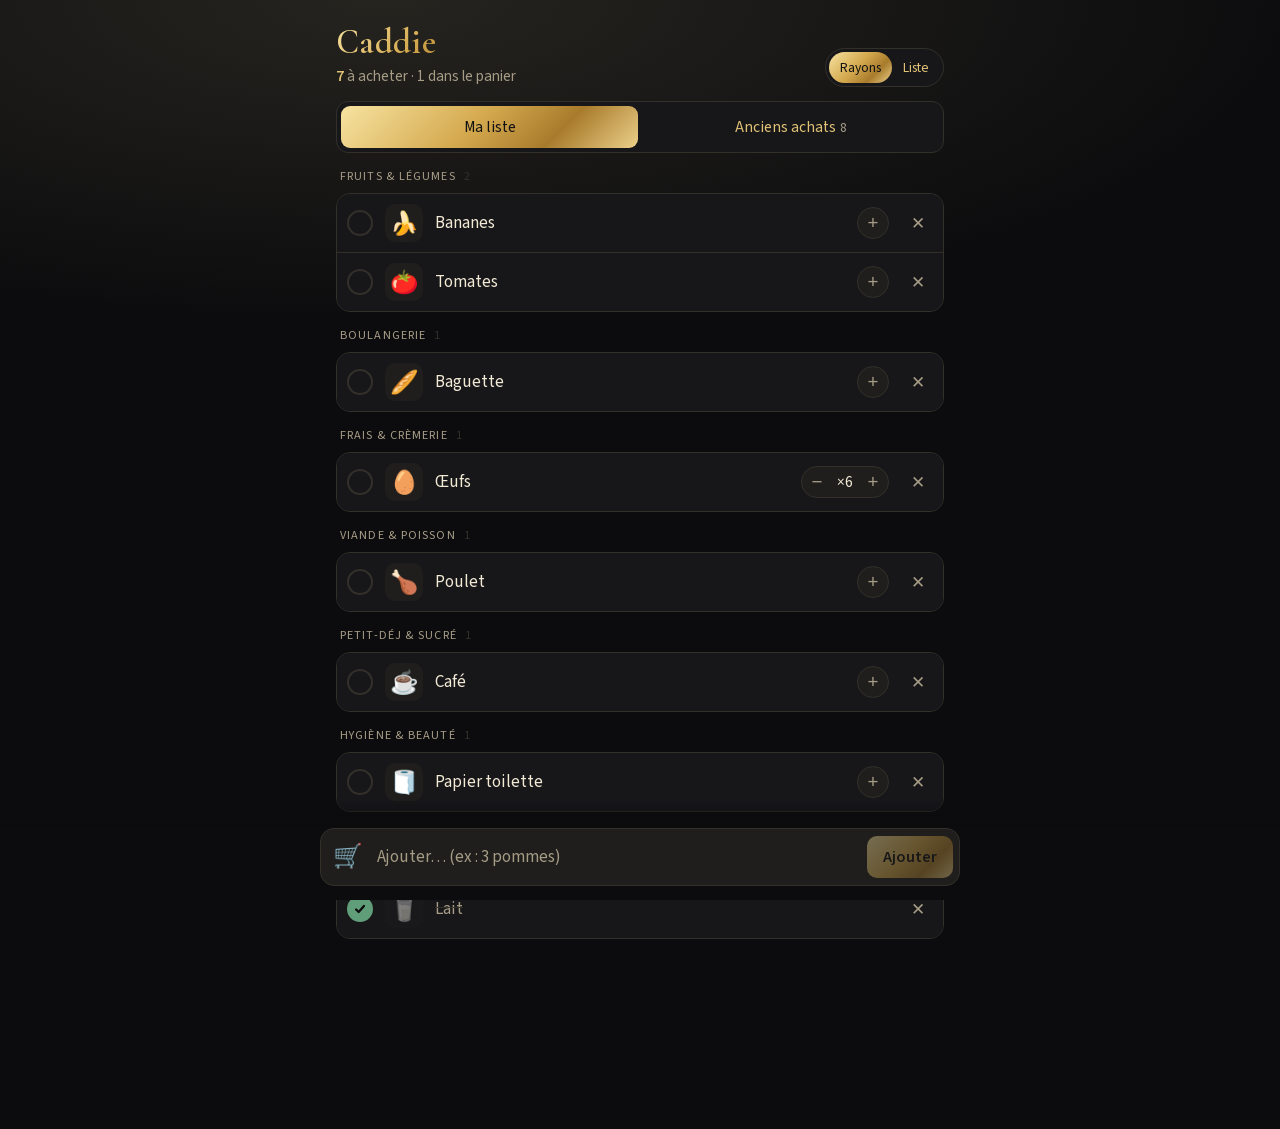
==== commit 748a538e: "Caddie devient une appli autonome (page rangée dans l'appli, polices incluses) - La page de Caddie e" ====
--- a/courses/index.html
+++ b/courses/index.html
@@ -14,8 +14,7 @@
 <link rel="icon" href="icon-192.png">
 <link rel="apple-touch-icon" href="icon-192.png">
 <link rel="manifest" href="manifest.webmanifest">
-<link rel="preconnect" href="https://fonts.googleapis.com">
-<link rel="stylesheet" href="https://fonts.googleapis.com/css2?family=Cormorant+Garamond:wght@500;600;700&family=Source+Sans+3:wght@400;600;700&display=swap">
+<link rel="stylesheet" href="fonts/fonts.css">
 <style>
   /* Une colonne : liste groupée par rayon, barre d'ajout fixée en bas. Palette des applis Dépenses / Coffre. */
   :root{
--- a/courses/fonts/fonts.css
+++ b/courses/fonts/fonts.css
@@ -0,0 +1,96 @@
+@font-face {
+  font-family: 'Cormorant Garamond';
+  font-style: normal;
+  font-weight: 500;
+  font-display: swap;
+  src: url(CormorantGaramond-latin-ext.woff2) format('woff2');
+  unicode-range: U+0100-02BA, U+02BD-02C5, U+02C7-02CC, U+02CE-02D7, U+02DD-02FF, U+0304, U+0308, U+0329, U+1D00-1DBF, U+1E00-1E9F, U+1EF2-1EFF, U+2020, U+20A0-20AB, U+20AD-20C4, U+2113, U+2C60-2C7F, U+A720-A7FF;
+}
+@font-face {
+  font-family: 'Cormorant Garamond';
+  font-style: normal;
+  font-weight: 500;
+  font-display: swap;
+  src: url(CormorantGaramond-latin.woff2) format('woff2');
+  unicode-range: U+0000-00FF, U+0131, U+0152-0153, U+02BB-02BC, U+02C6, U+02DA, U+02DC, U+0304, U+0308, U+0329, U+2000-206F, U+20AC, U+2122, U+2191, U+2193, U+2212, U+2215, U+FEFF, U+FFFD;
+}
+@font-face {
+  font-family: 'Cormorant Garamond';
+  font-style: normal;
+  font-weight: 600;
+  font-display: swap;
+  src: url(CormorantGaramond-latin-ext.woff2) format('woff2');
+  unicode-range: U+0100-02BA, U+02BD-02C5, U+02C7-02CC, U+02CE-02D7, U+02DD-02FF, U+0304, U+0308, U+0329, U+1D00-1DBF, U+1E00-1E9F, U+1EF2-1EFF, U+2020, U+20A0-20AB, U+20AD-20C4, U+2113, U+2C60-2C7F, U+A720-A7FF;
+}
+@font-face {
+  font-family: 'Cormorant Garamond';
+  font-style: normal;
+  font-weight: 600;
+  font-display: swap;
+  src: url(CormorantGaramond-latin.woff2) format('woff2');
+  unicode-range: U+0000-00FF, U+0131, U+0152-0153, U+02BB-02BC, U+02C6, U+02DA, U+02DC, U+0304, U+0308, U+0329, U+2000-206F, U+20AC, U+2122, U+2191, U+2193, U+2212, U+2215, U+FEFF, U+FFFD;
+}
+@font-face {
+  font-family: 'Cormorant Garamond';
+  font-style: normal;
+  font-weight: 700;
+  font-display: swap;
+  src: url(CormorantGaramond-latin-ext.woff2) format('woff2');
+  unicode-range: U+0100-02BA, U+02BD-02C5, U+02C7-02CC, U+02CE-02D7, U+02DD-02FF, U+0304, U+0308, U+0329, U+1D00-1DBF, U+1E00-1E9F, U+1EF2-1EFF, U+2020, U+20A0-20AB, U+20AD-20C4, U+2113, U+2C60-2C7F, U+A720-A7FF;
+}
+@font-face {
+  font-family: 'Cormorant Garamond';
+  font-style: normal;
+  font-weight: 700;
+  font-display: swap;
+  src: url(CormorantGaramond-latin.woff2) format('woff2');
+  unicode-range: U+0000-00FF, U+0131, U+0152-0153, U+02BB-02BC, U+02C6, U+02DA, U+02DC, U+0304, U+0308, U+0329, U+2000-206F, U+20AC, U+2122, U+2191, U+2193, U+2212, U+2215, U+FEFF, U+FFFD;
+}
+@font-face {
+  font-family: 'Source Sans 3';
+  font-style: normal;
+  font-weight: 400;
+  font-display: swap;
+  src: url(SourceSans3-latin-ext.woff2) format('woff2');
+  unicode-range: U+0100-02BA, U+02BD-02C5, U+02C7-02CC, U+02CE-02D7, U+02DD-02FF, U+0304, U+0308, U+0329, U+1D00-1DBF, U+1E00-1E9F, U+1EF2-1EFF, U+2020, U+20A0-20AB, U+20AD-20C4, U+2113, U+2C60-2C7F, U+A720-A7FF;
+}
+@font-face {
+  font-family: 'Source Sans 3';
+  font-style: normal;
+  font-weight: 400;
+  font-display: swap;
+  src: url(SourceSans3-latin.woff2) format('woff2');
+  unicode-range: U+0000-00FF, U+0131, U+0152-0153, U+02BB-02BC, U+02C6, U+02DA, U+02DC, U+0304, U+0308, U+0329, U+2000-206F, U+20AC, U+2122, U+2191, U+2193, U+2212, U+2215, U+FEFF, U+FFFD;
+}
+@font-face {
+  font-family: 'Source Sans 3';
+  font-style: normal;
+  font-weight: 600;
+  font-display: swap;
+  src: url(SourceSans3-latin-ext.woff2) format('woff2');
+  unicode-range: U+0100-02BA, U+02BD-02C5, U+02C7-02CC, U+02CE-02D7, U+02DD-02FF, U+0304, U+0308, U+0329, U+1D00-1DBF, U+1E00-1E9F, U+1EF2-1EFF, U+2020, U+20A0-20AB, U+20AD-20C4, U+2113, U+2C60-2C7F, U+A720-A7FF;
+}
+@font-face {
+  font-family: 'Source Sans 3';
+  font-style: normal;
+  font-weight: 600;
+  font-display: swap;
+  src: url(SourceSans3-latin.woff2) format('woff2');
+  unicode-range: U+0000-00FF, U+0131, U+0152-0153, U+02BB-02BC, U+02C6, U+02DA, U+02DC, U+0304, U+0308, U+0329, U+2000-206F, U+20AC, U+2122, U+2191, U+2193, U+2212, U+2215, U+FEFF, U+FFFD;
+}
+@font-face {
+  font-family: 'Source Sans 3';
+  font-style: normal;
+  font-weight: 700;
+  font-display: swap;
+  src: url(SourceSans3-latin-ext.woff2) format('woff2');
+  unicode-range: U+0100-02BA, U+02BD-02C5, U+02C7-02CC, U+02CE-02D7, U+02DD-02FF, U+0304, U+0308, U+0329, U+1D00-1DBF, U+1E00-1E9F, U+1EF2-1EFF, U+2020, U+20A0-20AB, U+20AD-20C4, U+2113, U+2C60-2C7F, U+A720-A7FF;
+}
+@font-face {
+  font-family: 'Source Sans 3';
+  font-style: normal;
+  font-weight: 700;
+  font-display: swap;
+  src: url(SourceSans3-latin.woff2) format('woff2');
+  unicode-range: U+0000-00FF, U+0131, U+0152-0153, U+02BB-02BC, U+02C6, U+02DA, U+02DC, U+0304, U+0308, U+0329, U+2000-206F, U+20AC, U+2122, U+2191, U+2193, U+2212, U+2215, U+FEFF, U+FFFD;
+}
